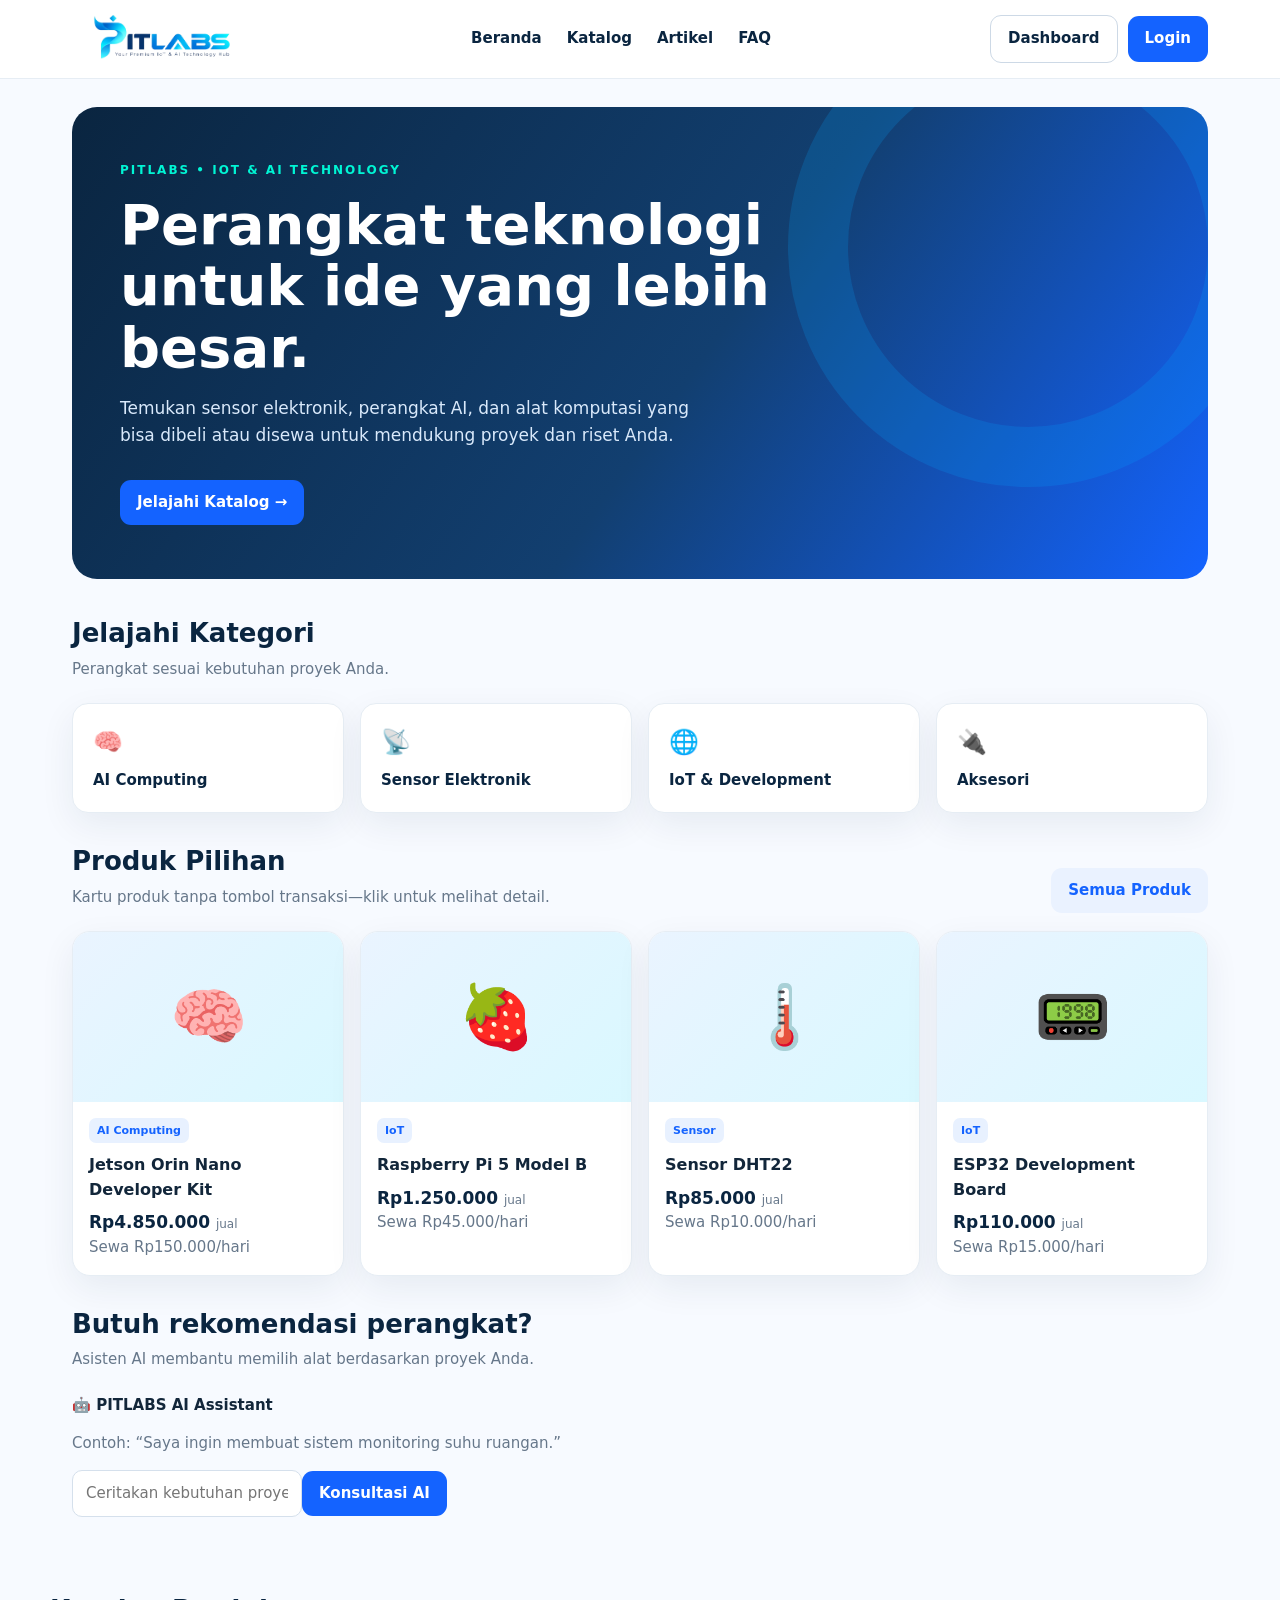
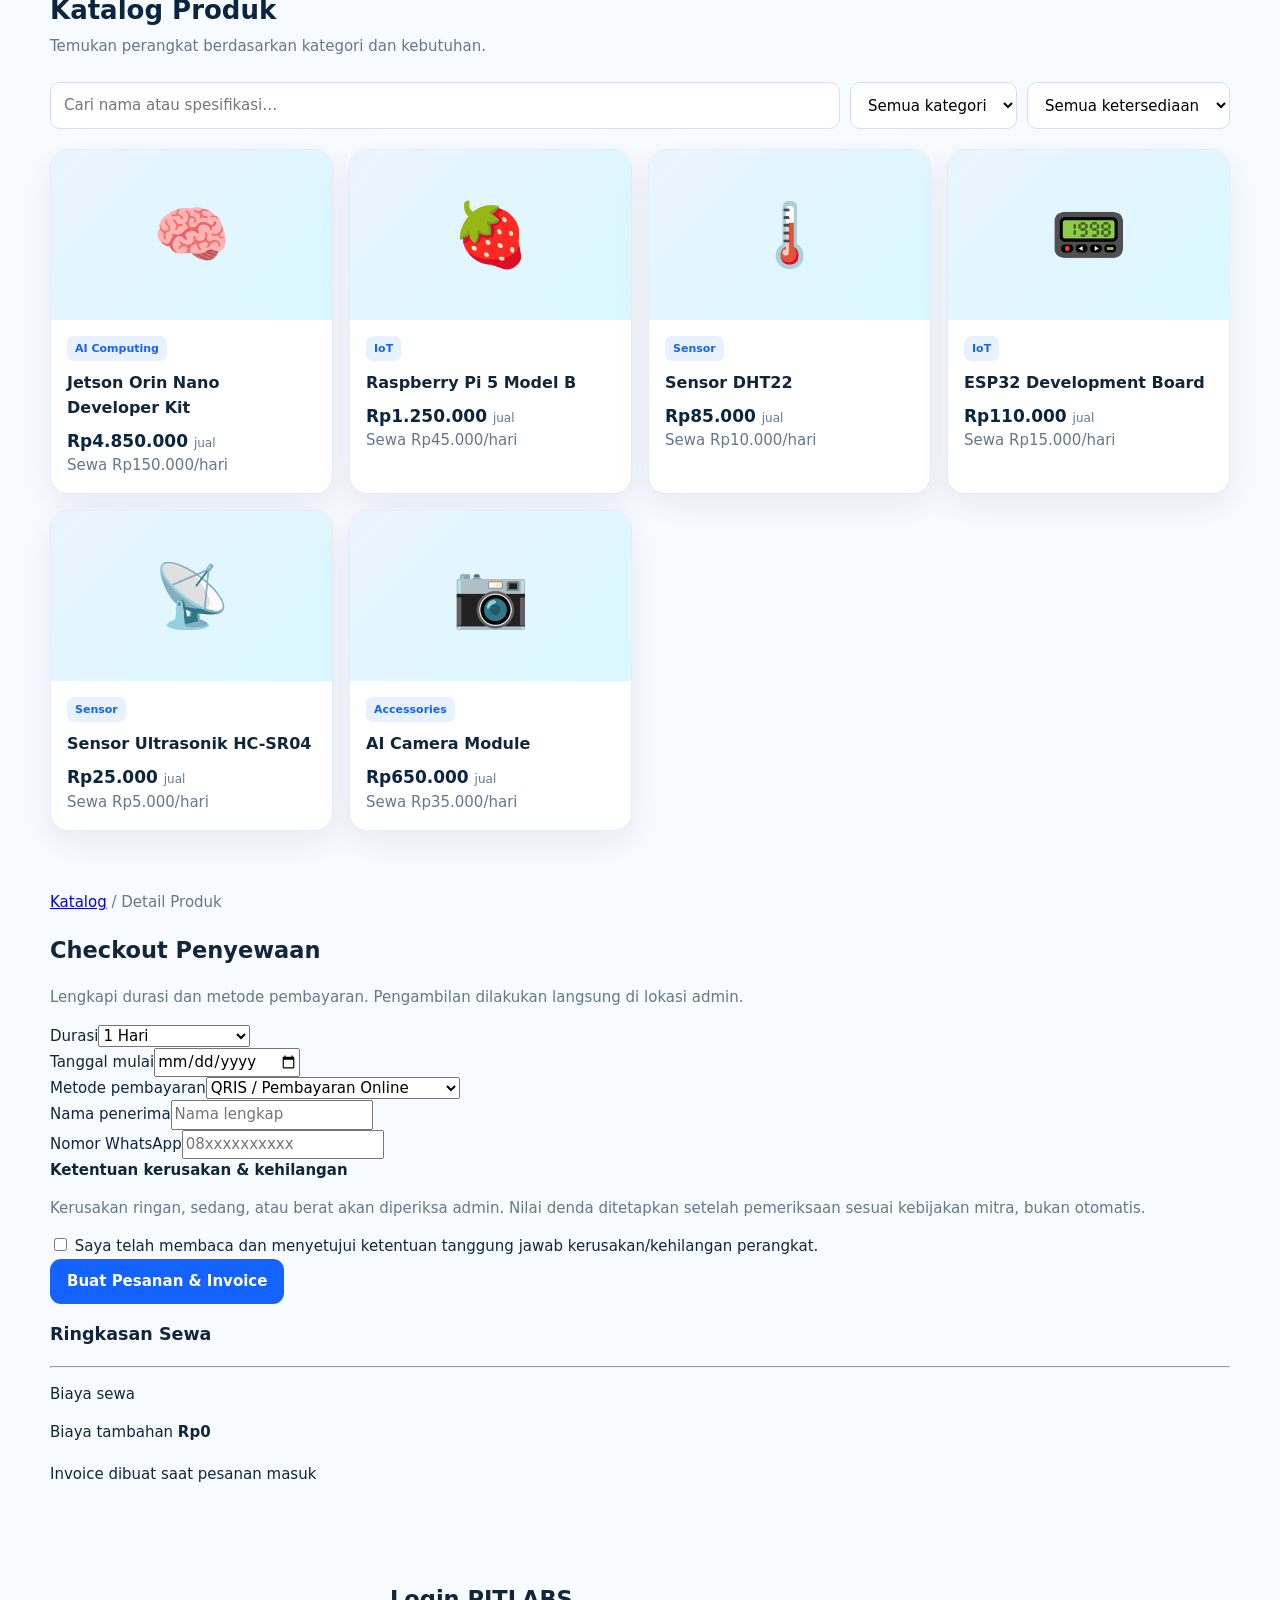
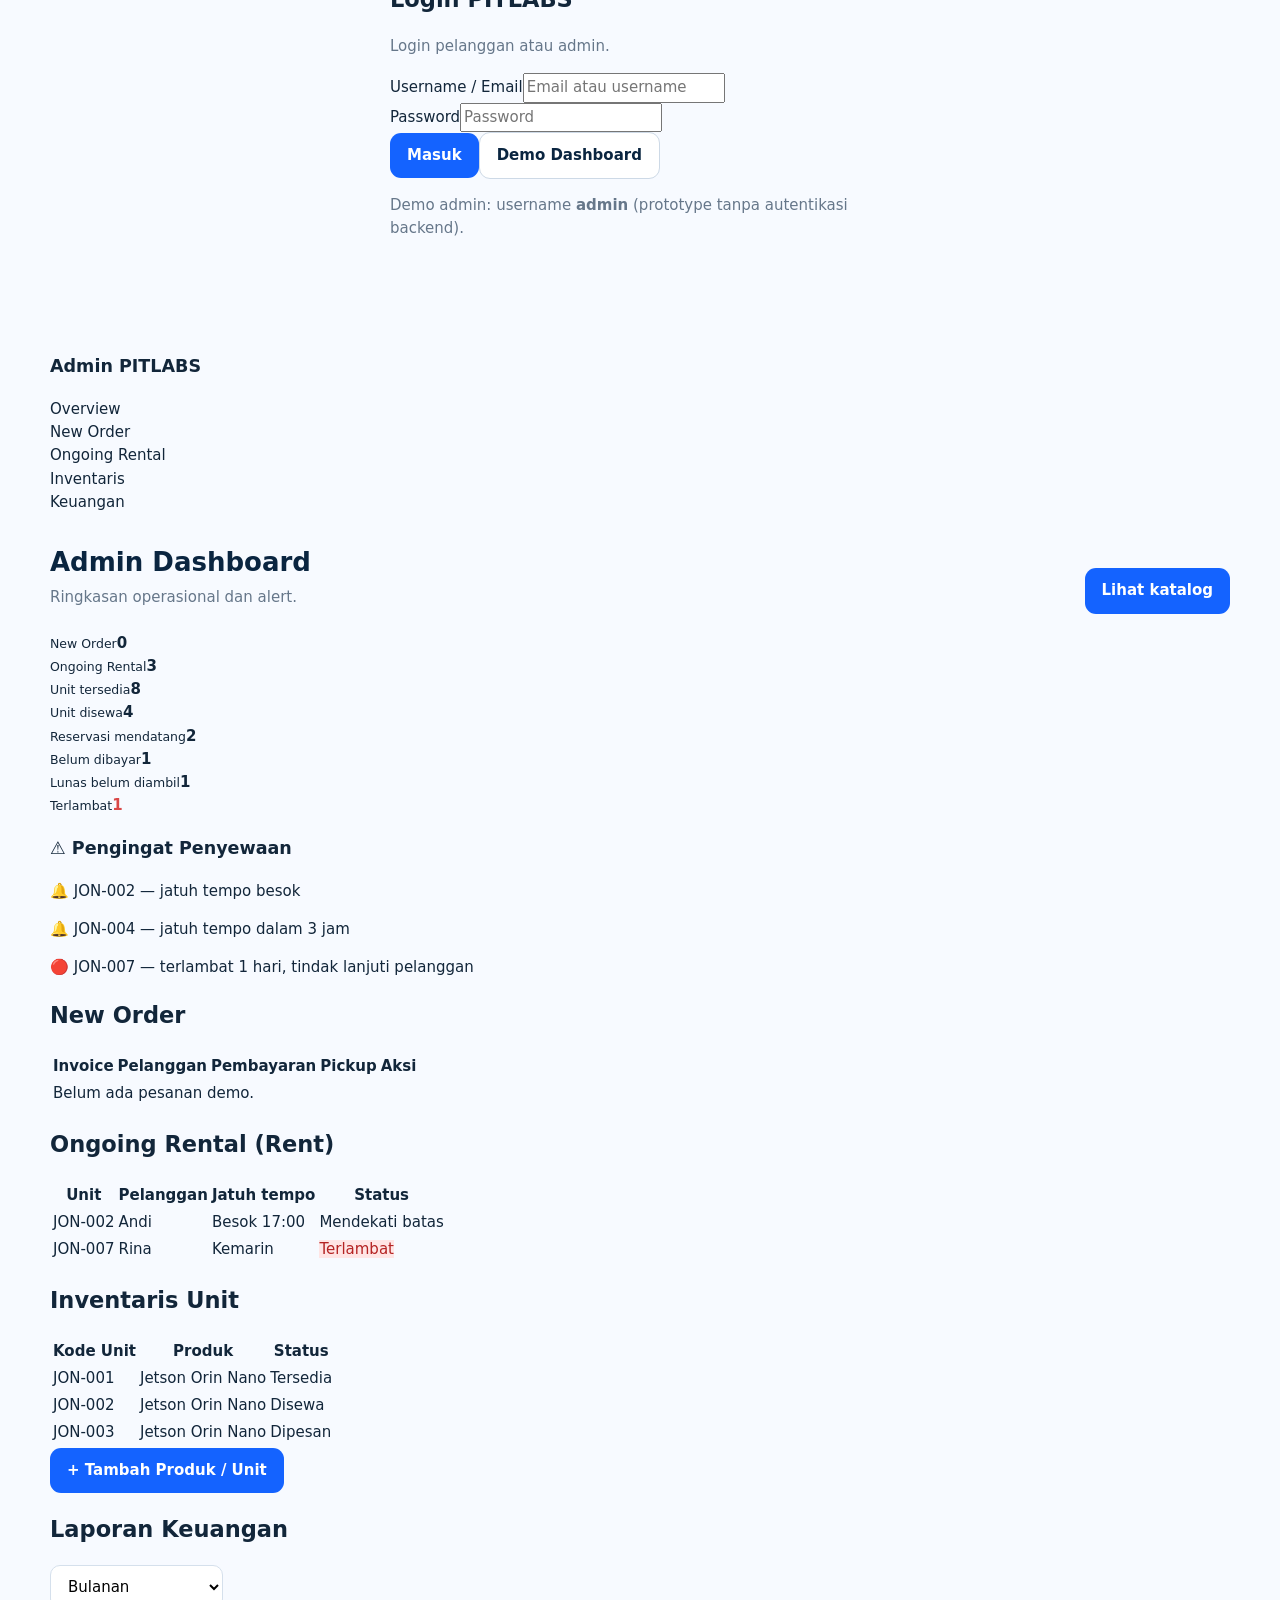
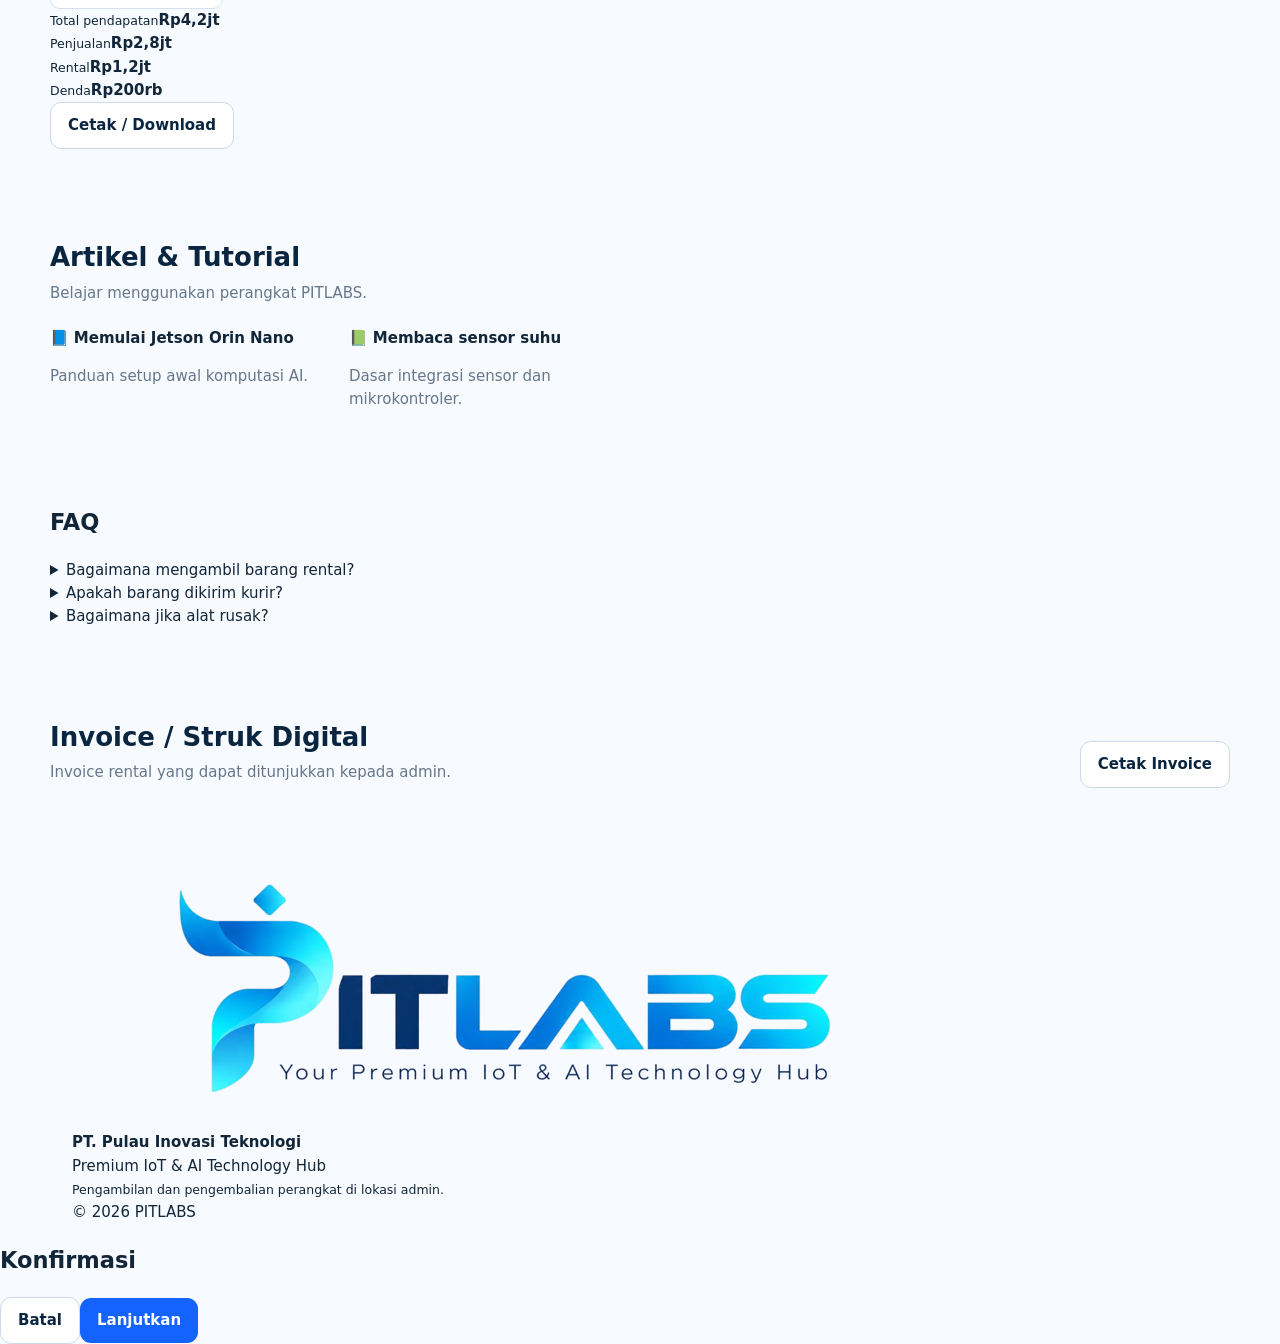
==== index.html @ 59934189 "just prototype" ====
<!DOCTYPE html>
<html lang="id">
<head>
<meta charset="UTF-8"><meta name="viewport" content="width=device-width,initial-scale=1">
<title>PITLABS — PT. Pulau Inovasi Teknologi</title>
<style>
:root{--navy:#0A2540;--blue:#1463FF;--cyan:#00A3FF;--teal:#00F5D4;--gray:#E9ECEF;--orange:#ff7900;--ink:#12263a;--muted:#66778a;--line:#e6edf4;--white:#fff;--shadow:0 12px 35px #0a254012}
*{box-sizing:border-box}body{margin:0;background:#f7faff;color:var(--ink);font:15px/1.55 Inter,system-ui,-apple-system,Segoe UI,Arial,sans-serif}button,input,select,textarea{font:inherit}button{cursor:pointer;border:0}.container{max-width:1180px;margin:auto;padding:0 22px}
header{background:#fff;border-bottom:1px solid var(--line);position:sticky;top:0;z-index:20}.nav{height:78px;display:flex;align-items:center;justify-content:space-between;gap:24px}.brand img{width:180px;max-height:62px;object-fit:contain}.navlinks{display:flex;gap:25px;align-items:center}.navlinks a{color:var(--navy);text-decoration:none;font-weight:600}.navlinks a:hover{color:var(--blue)}.navright{display:flex;gap:10px;align-items:center}.btn{padding:11px 17px;border-radius:11px;font-weight:700;transition:.2s}.btn-blue{background:var(--blue);color:white}.btn-blue:hover{background:#084bd0}.btn-orange{background:var(--orange);color:white}.btn-outline{background:white;color:var(--navy);border:1px solid #cdd9e6}.btn-soft{background:#eaf2ff;color:var(--blue)}.btn:disabled{opacity:.5;cursor:not-allowed}
main{min-height:75vh}.hero{margin:28px auto 34px;background:linear-gradient(125deg,var(--navy),#123f70 55%,#1463ff);color:#fff;border-radius:25px;padding:54px 48px;position:relative;overflow:hidden}.hero:after{content:"";position:absolute;width:360px;height:360px;border:60px solid #00a3ff30;border-radius:50%;right:-60px;top:-100px}.eyebrow{color:var(--teal);font-size:12px;font-weight:800;letter-spacing:2px;text-transform:uppercase}.hero h1{font-size:clamp(32px,5vw,56px);line-height:1.1;max-width:680px;margin:14px 0}.hero p{color:#d9e9fb;max-width:580px;font-size:17px}.hero .btn{margin-top:15px}.section-head{display:flex;align-items:end;justify-content:space-between;gap:16px;margin:28px 0 18px}.section-head h2{margin:0;font-size:26px;color:var(--navy)}.section-head p{margin:4px 0;color:var(--muted)}.categories,.products{display:grid;gap:16px}.categories{grid-template-columns:repeat(4,1fr)}.category{padding:20px;background:white;border:1px solid var(--line);border-radius:16px;font-weight:700;color:var(--navy);box-shadow:var(--shadow);cursor:pointer}.category span{display:block;font-size:24px;margin-bottom:8px}
.products{grid-template-columns:repeat(4,1fr)}.product{background:white;border:1px solid var(--line);border-radius:18px;overflow:hidden;box-shadow:var(--shadow);cursor:pointer;transition:.2s}.product:hover{transform:translateY(-4px);box-shadow:0 16px 35px #0a254020}.product-img{height:170px;background:linear-gradient(135deg,#eaf4ff,#d9f8ff);display:grid;place-items:center;font-size:62px}.product-body{padding:16px}.tag{display:inline-block;padding:4px 8px;border-radius:7px;background:#e8f1ff;color:#1463ff;font-size:11px;font-weight:800}.product h3{font-size:16px;margin:10px 0 7px}.muted{color:var(--muted)}.price{font-weight:800;color:var(--navy);font-size:17px}.price small{font-size:12px;font-weight:500;color:var(--muted)}
.filters{display:flex;gap:10px;flex-wrap:wrap;margin:20px 0}.field{padding:11px 13px;border:1px solid #d5e0ec;border-radius:10px;background:white;min-width:160px}.field:focus{outline:2px solid #1463ff25;border-color:var(--blue)}.search{flex:1;min-width:230px}
.page{padding:30px 0}.breadcrumb{color:var(--muted);margin-bottom:18px}.detail-grid{display:grid;grid-template-columns:1fr 1.1fr;gap:32px}.detail-photo{min-height:390px;border-radius:22px;background:linear-gradient(135deg,#e7f3ff,#c8f8f4);display:grid;place-items:center;font-size:120px}.detail h1{font-size:34px;line-height:1.2;color:var(--navy;margin:12px 0}.specs{display:grid;grid-template-columns:repeat(2,1fr);gap:10px;margin:20px 0}.spec{background:white;border:1px solid var(--line);border-radius:12px;padding:12px}.spec small{display:block;color:var(--muted)}.actions{display:flex;gap:12px;margin:24px 0}.actions button{flex:1}.unit-table{width:100%;border-collapse:collapse;background:white;border-radius:14px;overflow:hidden}.unit-table th,.unit-table td{padding:13px;border-bottom:1px solid var(--line);text-align:left}.unit-table th{background:#f0f6ff;color:var(--navy)}.status{font-size:12px;font-weight:800;padding:5px 9px;border-radius:99px;display:inline-block}.available{background:#e0fbf3;color:#087b61}.rented{background:#fff1d8;color:#986000}.reserved{background:#e9e7ff;color:#5744b5}.section-card{background:white;border:1px solid var(--line);border-radius:18px;padding:22px;margin:20px 0;box-shadow:var(--shadow)}.section-card h2,.section-card h3{margin-top:0;color:var(--navy)}
.checkout-grid{display:grid;grid-template-columns:1.2fr .8fr;gap:20px}.form-row{display:grid;grid-template-columns:1fr 1fr;gap:12px}.form-group{margin:12px 0}.form-group label{display:block;font-weight:700;font-size:13px;margin-bottom:6px}.form-group input,.form-group select,.form-group textarea{width:100%;padding:11px;border:1px solid #d5e0ec;border-radius:10px;background:white}.checkline{display:flex;gap:10px;align-items:flex-start;font-size:13px}.invoice{border:1px solid #dce5ef;border-radius:14px;padding:22px;background:white}.invoice-head{display:flex;justify-content:space-between;align-items:center;border-bottom:1px dashed #ccd7e4;padding-bottom:16px}.invoice-head img{width:145px}.invoice-num{font-weight:800;color:var(--blue)}.invoice-total{font-size:23px;font-weight:900;color:var(--navy}.qr{width:100px;height:100px;border:8px solid white;outline:1px solid #ccd7e4;margin:auto;background:repeating-conic-gradient(#0a2540 0 25%,white 0 50%) 0/14px 14px;position:relative}.qr:after{content:"QR";position:absolute;background:white;left:28px;top:28px;padding:5px;font-size:14px;font-weight:900}
.dashboard{display:grid;grid-template-columns:230px 1fr;gap:20px}.sidebar{background:var(--navy);border-radius:18px;padding:18px;color:white;height:max-content}.sidebar h3{color:white}.sideitem{padding:11px;border-radius:9px;cursor:pointer;color:#d9e7f7}.sideitem.active,.sideitem:hover{background:#1463ff;color:white}.dash-main{min-width:0}.kpis{display:grid;grid-template-columns:repeat(4,1fr);gap:12px}.kpi{background:white;border:1px solid var(--line);border-radius:14px;padding:17px}.kpi small{color:var(--muted)}.kpi strong{display:block;font-size:26px;color:var(--navy)}.admin-table{width:100%;border-collapse:collapse}.admin-table th,.admin-table td{padding:12px;text-align:left;border-bottom:1px solid var(--line);font-size:13px}.admin-table th{color:var(--muted);background:#f7faff}.table-wrap{overflow:auto}
footer{margin-top:60px;background:var(--navy);color:#d8e8f8;padding:35px 0}.footer-row{display:flex;justify-content:space-between;gap:25px;align-items:center}.footer-row img{width:190px;background:white;border-radius:8px;padding:5px}
.modal-backdrop{position:fixed;inset:0;background:#06182dcc;display:none;place-items:center;z-index:50;padding:20px}.modal-backdrop.show{display:grid}.modal{background:white;border-radius:18px;padding:26px;max-width:460px;width:100%;box-shadow:0 25px 70px #0003}.modal h2{margin-top:0;color:var(--navy)}.modal-actions{display:flex;gap:10px;justify-content:end;margin-top:20px}.toast{position:fixed;bottom:22px;right:22px;background:var(--navy);color:white;padding:14px 18px;border-radius:12px;display:none;z-index:60;box-shadow:var(--shadow)}
.hidden{display:none!important}
@media(max-width:900px){.products{grid-template-columns:repeat(2,1fr)}.categories{grid-template-columns:repeat(2,1fr)}.navlinks{display:none}.detail-grid,.checkout-grid{grid-template-columns:1fr}.dashboard{grid-template-columns:1fr}.sidebar{display:flex;overflow:auto;gap:5px}.sidebar h3{display:none}.sideitem{white-space:nowrap}.kpis{grid-template-columns:repeat(2,1fr)}.hero{padding:38px 28px}}
@media(max-width:520px){.container{padding:0 15px}.nav{height:68px}.brand img{width:145px}.navright .btn{padding:9px 11px;font-size:12px}.hero{padding:30px 22px;border-radius:18px}.hero p{font-size:15px}.products{gap:10px}.product-img{height:125px;font-size:45px}.product-body{padding:12px}.product h3{font-size:14px}.section-head h2{font-size:22px}.actions{flex-direction:column}.specs{grid-template-columns:1fr 1fr}.detail-photo{min-height:260px;font-size:85px}.form-row{grid-template-columns:1fr}.kpis{gap:8px}.kpi{padding:12px}.kpi strong{font-size:21px}.footer-row{flex-direction:column;align-items:start}}
</style></head>
<body>
<header><div class="container nav">
<a class="brand" href="#" onclick="showPage('home')"><img src="logo-pitlabs.png" alt="PITLABS logo"></a>
<nav class="navlinks"><a href="#" onclick="showPage('home')">Beranda</a><a href="#" onclick="showPage('catalog')">Katalog</a><a href="#" onclick="showPage('articles')">Artikel</a><a href="#" onclick="showPage('faq')">FAQ</a></nav>
<div class="navright"><button class="btn btn-outline" onclick="showPage('dashboard')">Dashboard</button><button class="btn btn-blue" onclick="showPage('login')">Login</button></div>
</div></header>
<main>
<section id="home" class="container">
<div class="hero"><div class="eyebrow">PITLABS • IoT & AI TECHNOLOGY</div><h1>Perangkat teknologi untuk ide yang lebih besar.</h1><p>Temukan sensor elektronik, perangkat AI, dan alat komputasi yang bisa dibeli atau disewa untuk mendukung proyek dan riset Anda.</p><button class="btn btn-blue" onclick="showPage('catalog')">Jelajahi Katalog →</button></div>
<div class="section-head"><div><h2>Jelajahi Kategori</h2><p>Perangkat sesuai kebutuhan proyek Anda.</p></div></div>
<div class="categories"><div class="category" onclick="filterCategory('AI Computing')"><span>🧠</span>AI Computing</div><div class="category" onclick="filterCategory('Sensor')"><span>📡</span>Sensor Elektronik</div><div class="category" onclick="filterCategory('IoT')"><span>🌐</span>IoT & Development</div><div class="category" onclick="filterCategory('Accessories')"><span>🔌</span>Aksesori</div></div>
<div class="section-head"><div><h2>Produk Pilihan</h2><p>Kartu produk tanpa tombol transaksi—klik untuk melihat detail.</p></div><button class="btn btn-soft" onclick="showPage('catalog')">Semua Produk</button></div><div class="products" id="homeProducts"></div>
<div class="section-head"><div><h2>Butuh rekomendasi perangkat?</h2><p>Asisten AI membantu memilih alat berdasarkan proyek Anda.</p></div></div><div class="section-card"><b>🤖 PITLABS AI Assistant</b><p class="muted">Contoh: “Saya ingin membuat sistem monitoring suhu ruangan.”</p><input class="field search" id="aiQuestion" placeholder="Ceritakan kebutuhan proyek Anda…"><button class="btn btn-blue" onclick="askAI()">Konsultasi AI</button><p id="aiAnswer" class="muted"></p></div>
</section>
<section id="catalog" class="container page hidden"><div class="section-head"><div><h2>Katalog Produk</h2><p>Temukan perangkat berdasarkan kategori dan kebutuhan.</p></div></div><div class="filters"><input id="search" class="field search" placeholder="Cari nama atau spesifikasi…" oninput="renderCatalog()"><select id="categoryFilter" class="field" onchange="renderCatalog()"><option value="">Semua kategori</option><option>AI Computing</option><option>Sensor</option><option>IoT</option><option>Accessories</option></select><select id="availabilityFilter" class="field" onchange="renderCatalog()"><option value="">Semua ketersediaan</option><option value="available">Unit tersedia</option><option value="rented">Sedang disewa</option></select></div><div class="products" id="catalogProducts"></div></section>
<section id="detail" class="container page hidden"><div class="breadcrumb"><a href="#" onclick="showPage('catalog')">Katalog</a> / Detail Produk</div><div id="detailContent"></div><div id="rentalCheckout" class="section-card hidden"><h2>Checkout Penyewaan</h2><p class="muted">Lengkapi durasi dan metode pembayaran. Pengambilan dilakukan langsung di lokasi admin.</p><div class="checkout-grid"><div><div class="form-row"><div class="form-group"><label>Durasi</label><select id="duration" onchange="updateSummary()"><option value="1">1 Hari</option><option value="7">1 Minggu (7 hari)</option><option value="30">1 Bulan (30 hari)</option><option value="14">14 Hari</option></select></div><div class="form-group"><label>Tanggal mulai</label><input type="date" id="startDate" onchange="updateSummary()"></div></div><div class="form-group"><label>Metode pembayaran</label><select id="paymentMethod" onchange="updateSummary()"><option value="QRIS">QRIS / Pembayaran Online</option><option value="Virtual Account">Virtual Account</option><option value="COD">COD / Bayar saat pengambilan</option></select></div><div class="form-group"><label>Nama penerima</label><input id="customerName" placeholder="Nama lengkap"></div><div class="form-group"><label>Nomor WhatsApp</label><input id="customerPhone" placeholder="08xxxxxxxxxx"></div><div class="section-card"><b>Ketentuan kerusakan & kehilangan</b><p class="muted">Kerusakan ringan, sedang, atau berat akan diperiksa admin. Nilai denda ditetapkan setelah pemeriksaan sesuai kebijakan mitra, bukan otomatis.</p><label class="checkline"><input type="checkbox" id="damageAgree"> Saya telah membaca dan menyetujui ketentuan tanggung jawab kerusakan/kehilangan perangkat.</label></div><button class="btn btn-blue" onclick="createInvoice()">Buat Pesanan & Invoice</button></div><div class="invoice" id="summary"><h3>Ringkasan Sewa</h3><p id="sumProduct"></p><p id="sumDuration"></p><p id="sumDate"></p><hr><p>Biaya sewa <b id="sumPrice"></b></p><p>Biaya tambahan <b>Rp0</b></p><h2 id="sumTotal"></h2><span class="status available">Invoice dibuat saat pesanan masuk</span></div></div></div></section>
<section id="login" class="container page hidden"><div class="section-card" style="max-width:500px;margin:35px auto"><h2>Login PITLABS</h2><p class="muted">Login pelanggan atau admin.</p><div class="form-group"><label>Username / Email</label><input id="loginUser" placeholder="Email atau username"></div><div class="form-group"><label>Password</label><input id="loginPass" type="password" placeholder="Password"></div><button class="btn btn-blue" onclick="login()">Masuk</button><button class="btn btn-outline" onclick="showPage('dashboard')">Demo Dashboard</button><p class="muted">Demo admin: username <b>admin</b> (prototype tanpa autentikasi backend).</p></div></section>
<section id="dashboard" class="container page hidden"><div class="dashboard"><aside class="sidebar"><h3>Admin PITLABS</h3><div class="sideitem active" onclick="dashTab('overview',this)">Overview</div><div class="sideitem" onclick="dashTab('orders',this)">New Order</div><div class="sideitem" onclick="dashTab('rentals',this)">Ongoing Rental</div><div class="sideitem" onclick="dashTab('inventory',this)">Inventaris</div><div class="sideitem" onclick="dashTab('finance',this)">Keuangan</div></aside><div class="dash-main"><div id="dashOverview"><div class="section-head"><div><h2>Admin Dashboard</h2><p>Ringkasan operasional dan alert.</p></div><button class="btn btn-blue" onclick="showPage('catalog')">Lihat katalog</button></div><div class="kpis"><div class="kpi"><small>New Order</small><strong id="kOrders">2</strong></div><div class="kpi"><small>Ongoing Rental</small><strong>3</strong></div><div class="kpi"><small>Unit tersedia</small><strong>8</strong></div><div class="kpi"><small>Unit disewa</small><strong>4</strong></div><div class="kpi"><small>Reservasi mendatang</small><strong>2</strong></div><div class="kpi"><small>Belum dibayar</small><strong>1</strong></div><div class="kpi"><small>Lunas belum diambil</small><strong>1</strong></div><div class="kpi"><small>Terlambat</small><strong style="color:#d94848">1</strong></div></div><div class="section-card"><h3>⚠️ Pengingat Penyewaan</h3><p>🔔 JON-002 — jatuh tempo besok</p><p>🔔 JON-004 — jatuh tempo dalam 3 jam</p><p>🔴 JON-007 — terlambat 1 hari, tindak lanjuti pelanggan</p></div></div><div id="dashOrders" class="hidden section-card"><h2>New Order</h2><div class="table-wrap"><table class="admin-table"><thead><tr><th>Invoice</th><th>Pelanggan</th><th>Pembayaran</th><th>Pickup</th><th>Aksi</th></tr></thead><tbody id="orderRows"></tbody></table></div></div><div id="dashRentals" class="hidden section-card"><h2>Ongoing Rental (Rent)</h2><div class="table-wrap"><table class="admin-table"><tr><th>Unit</th><th>Pelanggan</th><th>Jatuh tempo</th><th>Status</th></tr><tr><td>JON-002</td><td>Andi</td><td>Besok 17:00</td><td><span class="status rented">Mendekati batas</span></td></tr><tr><td>JON-007</td><td>Rina</td><td>Kemarin</td><td><span class="status" style="background:#ffe5e5;color:#b42323">Terlambat</span></td></tr></table></div></div><div id="dashInventory" class="hidden section-card"><h2>Inventaris Unit</h2><table class="admin-table"><tr><th>Kode Unit</th><th>Produk</th><th>Status</th></tr><tr><td>JON-001</td><td>Jetson Orin Nano</td><td>Tersedia</td></tr><tr><td>JON-002</td><td>Jetson Orin Nano</td><td>Disewa</td></tr><tr><td>JON-003</td><td>Jetson Orin Nano</td><td>Dipesan</td></tr></table><button class="btn btn-blue" onclick="toast('Form CRUD produk demo dibuka')">+ Tambah Produk / Unit</button></div><div id="dashFinance" class="hidden section-card"><h2>Laporan Keuangan</h2><select class="field"><option>Bulanan</option><option>Harian</option><option>Mingguan</option><option>Tahunan</option><option>Rentang tanggal</option></select><div class="kpis"><div class="kpi"><small>Total pendapatan</small><strong>Rp4,2jt</strong></div><div class="kpi"><small>Penjualan</small><strong>Rp2,8jt</strong></div><div class="kpi"><small>Rental</small><strong>Rp1,2jt</strong></div><div class="kpi"><small>Denda</small><strong>Rp200rb</strong></div></div><button class="btn btn-outline" onclick="toast('Laporan demo siap dicetak')">Cetak / Download</button></div></div></div></section>
<section id="articles" class="container page hidden"><div class="section-head"><div><h2>Artikel & Tutorial</h2><p>Belajar menggunakan perangkat PITLABS.</p></div></div><div class="categories"><div class="section-card">📘 <b>Memulai Jetson Orin Nano</b><p class="muted">Panduan setup awal komputasi AI.</p></div><div class="section-card">📗 <b>Membaca sensor suhu</b><p class="muted">Dasar integrasi sensor dan mikrokontroler.</p></div></div></section>
<section id="faq" class="container page hidden"><div class="section-card"><h2>FAQ</h2><details><summary>Bagaimana mengambil barang rental?</summary><p>Datang langsung ke alamat admin dengan menunjukkan invoice digital.</p></details><details><summary>Apakah barang dikirim kurir?</summary><p>Tidak. Pengambilan dan pengembalian dilakukan mandiri di lokasi admin.</p></details><details><summary>Bagaimana jika alat rusak?</summary><p>Admin memeriksa kondisi dan menentukan kategori kerusakan serta denda sesuai kebijakan mitra.</p></details></div></section>
<section id="invoicePage" class="container page hidden"><div class="section-head"><div><h2>Invoice / Struk Digital</h2><p>Invoice rental yang dapat ditunjukkan kepada admin.</p></div><button class="btn btn-outline" onclick="window.print()">Cetak Invoice</button></div><div id="invoiceFull" class="invoice"></div></section>
</main>
<footer><div class="container footer-row"><img src="logo-pitlabs.png" alt="PITLABS"><div><b>PT. Pulau Inovasi Teknologi</b><br><span>Premium IoT & AI Technology Hub</span><br><small>Pengambilan dan pengembalian perangkat di lokasi admin.</small></div><div>© 2026 PITLABS</div></div></footer>
<div id="modal" class="modal-backdrop"><div class="modal"><h2 id="modalTitle">Konfirmasi</h2><p id="modalText"></p><div class="modal-actions"><button class="btn btn-outline" onclick="closeModal()">Batal</button><button class="btn btn-blue" id="modalConfirm">Lanjutkan</button></div></div></div><div id="toast" class="toast"></div>
<script>
const products=[
{id:1,name:"Jetson Orin Nano Developer Kit",cat:"AI Computing",emoji:"🧠",sell:4850000,rent:150000,desc:"Platform komputasi edge AI untuk computer vision, robotika, dan prototipe AI.",spec:["GPU NVIDIA Ampere","8GB LPDDR5","AI edge computing","Developer kit"],units:[["JON-001","Tersedia"],["JON-002","Disewa · 2 hari"],["JON-003","Dipesan · 12 Nov"]]},
{id:2,name:"Raspberry Pi 5 Model B",cat:"IoT",emoji:"🍓",sell:1250000,rent:45000,desc:"Single-board computer untuk IoT, automation, server mini, dan pembelajaran.",spec:["Broadcom BCM2712","RAM 8GB","Wi-Fi & Bluetooth","GPIO 40-pin"],units:[["RPI-001","Tersedia"],["RPI-002","Tersedia"]]},
{id:3,name:"Sensor DHT22",cat:"Sensor",emoji:"🌡️",sell:85000,rent:10000,desc:"Sensor digital untuk pengukuran suhu dan kelembapan lingkungan.",spec:["Suhu -40–80°C","RH 0–100%","Output digital","3.3–5V"],units:[["DHT-001","Tersedia"]]},
{id:4,name:"ESP32 Development Board",cat:"IoT",emoji:"📟",sell:110000,rent:15000,desc:"Board Wi-Fi dan Bluetooth untuk prototipe IoT dan embedded system.",spec:["Wi-Fi 2.4 GHz","Bluetooth BLE","GPIO fleksibel","USB programming"],units:[["ESP-001","Tersedia"],["ESP-002","Disewa · 1 hari"]]},
{id:5,name:"Sensor Ultrasonik HC-SR04",cat:"Sensor",emoji:"📡",sell:25000,rent:5000,desc:"Sensor jarak untuk robot, otomasi, dan pengukuran objek.",spec:["Jarak 2–400 cm","Trigger/Echo","5V","Akurasi prototipe"],units:[["HCSR-001","Tersedia"]]},
{id:6,name:"AI Camera Module",cat:"Accessories",emoji:"📷",sell:650000,rent:35000,desc:"Modul kamera untuk eksperimen computer vision dan AI vision.",spec:["High resolution","Interface CSI/USB","AI vision ready","Compact"],units:[["CAM-001","Tersedia"]]}
];
let currentProduct=products[0],invoiceData=null,orders=[];
const rupiah=n=>"Rp"+Number(n).toLocaleString("id-ID");
function productCard(p){return `<article class="product" onclick="openDetail(${p.id})"><div class="product-img">${p.emoji}</div><div class="product-body"><span class="tag">${p.cat}</span><h3>${p.name}</h3><div class="price">${rupiah(p.sell)} <small>jual</small></div><div class="muted">Sewa ${rupiah(p.rent)}/hari</div></div></article>`}
function renderHome(){document.getElementById("homeProducts").innerHTML=products.slice(0,4).map(productCard).join("")}
function renderCatalog(){let q=(document.getElementById("search")?.value||"").toLowerCase(),cat=document.getElementById("categoryFilter")?.value||"",av=document.getElementById("availabilityFilter")?.value||"";let arr=products.filter(p=>(p.name+" "+p.desc+" "+p.cat).toLowerCase().includes(q)&&(!cat||p.cat===cat)&&(!av||p.units.some(u=>u[1].toLowerCase().includes(av==="available"?"tersedia":"disewa"))));document.getElementById("catalogProducts").innerHTML=arr.map(productCard).join("")||"<p>Produk tidak ditemukan.</p>"}
function filterCategory(c){showPage("catalog");document.getElementById("categoryFilter").value=c;renderCatalog()}
function showPage(id){document.querySelectorAll("main>section").forEach(s=>s.classList.add("hidden"));document.getElementById(id).classList.remove("hidden");window.scrollTo({top:0,behavior:"smooth"});if(id==="catalog")renderCatalog()}
function openDetail(id){currentProduct=products.find(p=>p.id===id);showPage("detail");document.getElementById("rentalCheckout").classList.add("hidden");let p=currentProduct;document.getElementById("detailContent").innerHTML=`<div class="detail-grid"><div class="detail-photo">${p.emoji}</div><div><span class="tag">${p.cat}</span><h1>${p.name}</h1><p>${p.desc}</p><div class="specs">${p.spec.map(s=>`<div class="spec"><small>Spesifikasi</small><b>${s}</b></div>`).join("")}</div><div class="price">Harga jual: ${rupiah(p.sell)}</div><div class="price">Harga sewa: ${rupiah(p.rent)} <small>/ hari</small></div><div class="actions"><button class="btn btn-orange" onclick="buyShopee()">Beli via Shopee</button><button class="btn btn-blue" onclick="rentClick()">Sewa Sekarang</button></div><p class="muted">Beli diarahkan ke Shopee. Rental diproses melalui checkout internal.</p></div></div><div class="section-card"><h2>Ketersediaan Unit Rental</h2><table class="unit-table"><thead><tr><th>Kode Unit</th><th>Status</th></tr></thead><tbody>${p.units.map(u=>`<tr><td><b>${u[0]}</b></td><td><span class="status ${u[1].includes("Tersedia")?"available":u[1].includes("Disewa")?"rented":"reserved"}">${u[1]}</span></td></tr>`).join("")}</tbody></table><p class="muted">Status unit adalah data demo. Ketersediaan real-time membutuhkan backend inventaris.</p></div>`;document.getElementById("startDate").value=new Date().toISOString().slice(0,10);updateSummary()}
function buyShopee(){document.getElementById("modalTitle").textContent="Buka Shopee";document.getElementById("modalText").textContent="Anda akan diarahkan ke Shopee PT. Pulau Inovasi Teknologi. Lanjutkan?";document.getElementById("modalConfirm").onclick=()=>{closeModal();toast("Tambahkan URL toko Shopee pada konfigurasi.");};document.getElementById("modal").classList.add("show")}
function closeModal(){document.getElementById("modal").classList.remove("show")}
function rentClick(){document.getElementById("modalTitle").textContent="Login diperlukan";document.getElementById("modalText").textContent="Penyewaan wajib login/register. Untuk prototype, lanjut ke halaman login.";document.getElementById("modalConfirm").onclick=()=>{closeModal();showPage("login")};document.getElementById("modal").classList.add("show")}
function updateSummary(){let days=+document.getElementById("duration").value||1,start=document.getElementById("startDate").value||new Date().toISOString().slice(0,10),end=new Date(start);end.setDate(end.getDate()+days);document.getElementById("sumProduct").textContent=currentProduct.name;document.getElementById("sumDuration").textContent=days+" hari";document.getElementById("sumDate").textContent=start+" — "+end.toISOString().slice(0,10);document.getElementById("sumPrice").textContent=rupiah(currentProduct.rent*days);document.getElementById("sumTotal").textContent=rupiah(currentProduct.rent*days)}
function createInvoice(){if(!document.getElementById("damageAgree").checked){toast("Centang persetujuan ketentuan kerusakan terlebih dahulu.");return}let name=document.getElementById("customerName").value||"Pelanggan Demo",method=document.getElementById("paymentMethod").value,days=+document.getElementById("duration").value,start=document.getElementById("startDate").value,end=new Date(start);end.setDate(end.getDate()+days);invoiceData={id:"PIT-"+Date.now().toString().slice(-6),name,method,days,start,end:end.toISOString().slice(0,10),total:currentProduct.rent*days,p:currentProduct,payment:method==="COD"?"BELUM DIBAYAR":"LUNAS",pickup:"BELUM DIAMBIL"};orders.unshift(invoiceData);document.getElementById("rentalCheckout").classList.add("hidden");showPage("invoicePage");renderInvoice();renderOrders();toast("Invoice berhasil dibuat (simulasi).")}
function renderInvoice(){let x=invoiceData;if(!x)return;document.getElementById("invoiceFull").innerHTML=`<div class="invoice-head"><img src="logo-pitlabs.png"><div class="invoice-num">${x.id}<br><span class="status ${x.payment==="LUNAS"?"available":"rented"}">${x.payment}</span></div></div><h2>PT. Pulau Inovasi Teknologi</h2><p class="muted">Website: pitlabs.example<br>Lokasi pengambilan: Alamat Admin PITLABS (isi alamat resmi)</p><hr><div class="form-row"><div><b>Pelanggan</b><br>${x.name}</div><div><b>Tanggal transaksi</b><br>${new Date().toLocaleDateString("id-ID")}</div></div><h3>Detail Rental</h3><table class="admin-table"><tr><th>Produk</th><th>Qty</th><th>Durasi</th><th>Total</th></tr><tr><td>${x.p.name}</td><td>1</td><td>${x.days} hari<br>${x.start}–${x.end}</td><td>${rupiah(x.total)}</td></tr></table><p>Biaya tambahan: Rp0</p><h2 class="invoice-total">TOTAL ${rupiah(x.total)}</h2><p>Metode pembayaran: <b>${x.method}</b><br>Status pembayaran: <b>${x.payment}</b><br>Status pengambilan: <b>${x.pickup}</b></p><div class="qr"></div><p class="muted" style="text-align:center">QR invoice demo • Admin scan/validasi saat pengambilan</p><div class="section-card"><b>Instruksi:</b> ${x.payment==="BELUM DIBAYAR"?"Bayar langsung saat pengambilan (COD).":"Pembayaran tercatat berhasil."} Tunjukkan invoice ini ke admin di lokasi pengambilan untuk verifikasi dan serah terima unit.</div>`}
function renderOrders(){document.getElementById("orderRows").innerHTML=orders.map((o,i)=>`<tr><td>${o.id}</td><td>${o.name}</td><td><span class="status ${o.payment==="LUNAS"?"available":"rented"}">${o.payment}</span></td><td>${o.pickup}</td><td><button class="btn btn-soft" onclick="markPickup(${i})">Verifikasi / Diambil</button> <button class="btn btn-outline" onclick="markPaid(${i})">Set Lunas</button></td></tr>`).join("")||"<tr><td colspan='5'>Belum ada pesanan demo.</td></tr>";document.getElementById("kOrders").textContent=orders.length}
function markPickup(i){orders[i].pickup="SUDAH DIAMBIL";toast("Status pickup diperbarui.");renderOrders()}
function markPaid(i){orders[i].payment="LUNAS";toast("Pembayaran ditandai lunas oleh admin.");renderOrders()}
function dashTab(t,el){["Overview","Orders","Rentals","Inventory","Finance"].forEach(x=>document.getElementById("dash"+x).classList.add("hidden"));document.getElementById("dash"+({overview:"Overview",orders:"Orders",rentals:"Rentals",inventory:"Inventory",finance:"Finance"}[t])).classList.remove("hidden");document.querySelectorAll(".sideitem").forEach(x=>x.classList.remove("active"));el.classList.add("active")}
function login(){let u=document.getElementById("loginUser").value;if(u==="admin"){toast("Login admin demo berhasil.");showPage("dashboard")}else{toast("Login demo pelanggan. Dashboard ditampilkan.");showPage("dashboard")}}
function askAI(){let q=document.getElementById("aiQuestion").value;document.getElementById("aiAnswer").textContent=q?`Rekomendasi demo: mulai dari ESP32 + sensor yang sesuai kebutuhan “${q}”. Konsultasi AI live memerlukan API backend.`:"Silakan masukkan kebutuhan proyek."}
function toast(s){let t=document.getElementById("toast");t.textContent=s;t.style.display="block";setTimeout(()=>t.style.display="none",3000)}
renderHome();renderCatalog();renderOrders();
</script></body></html>
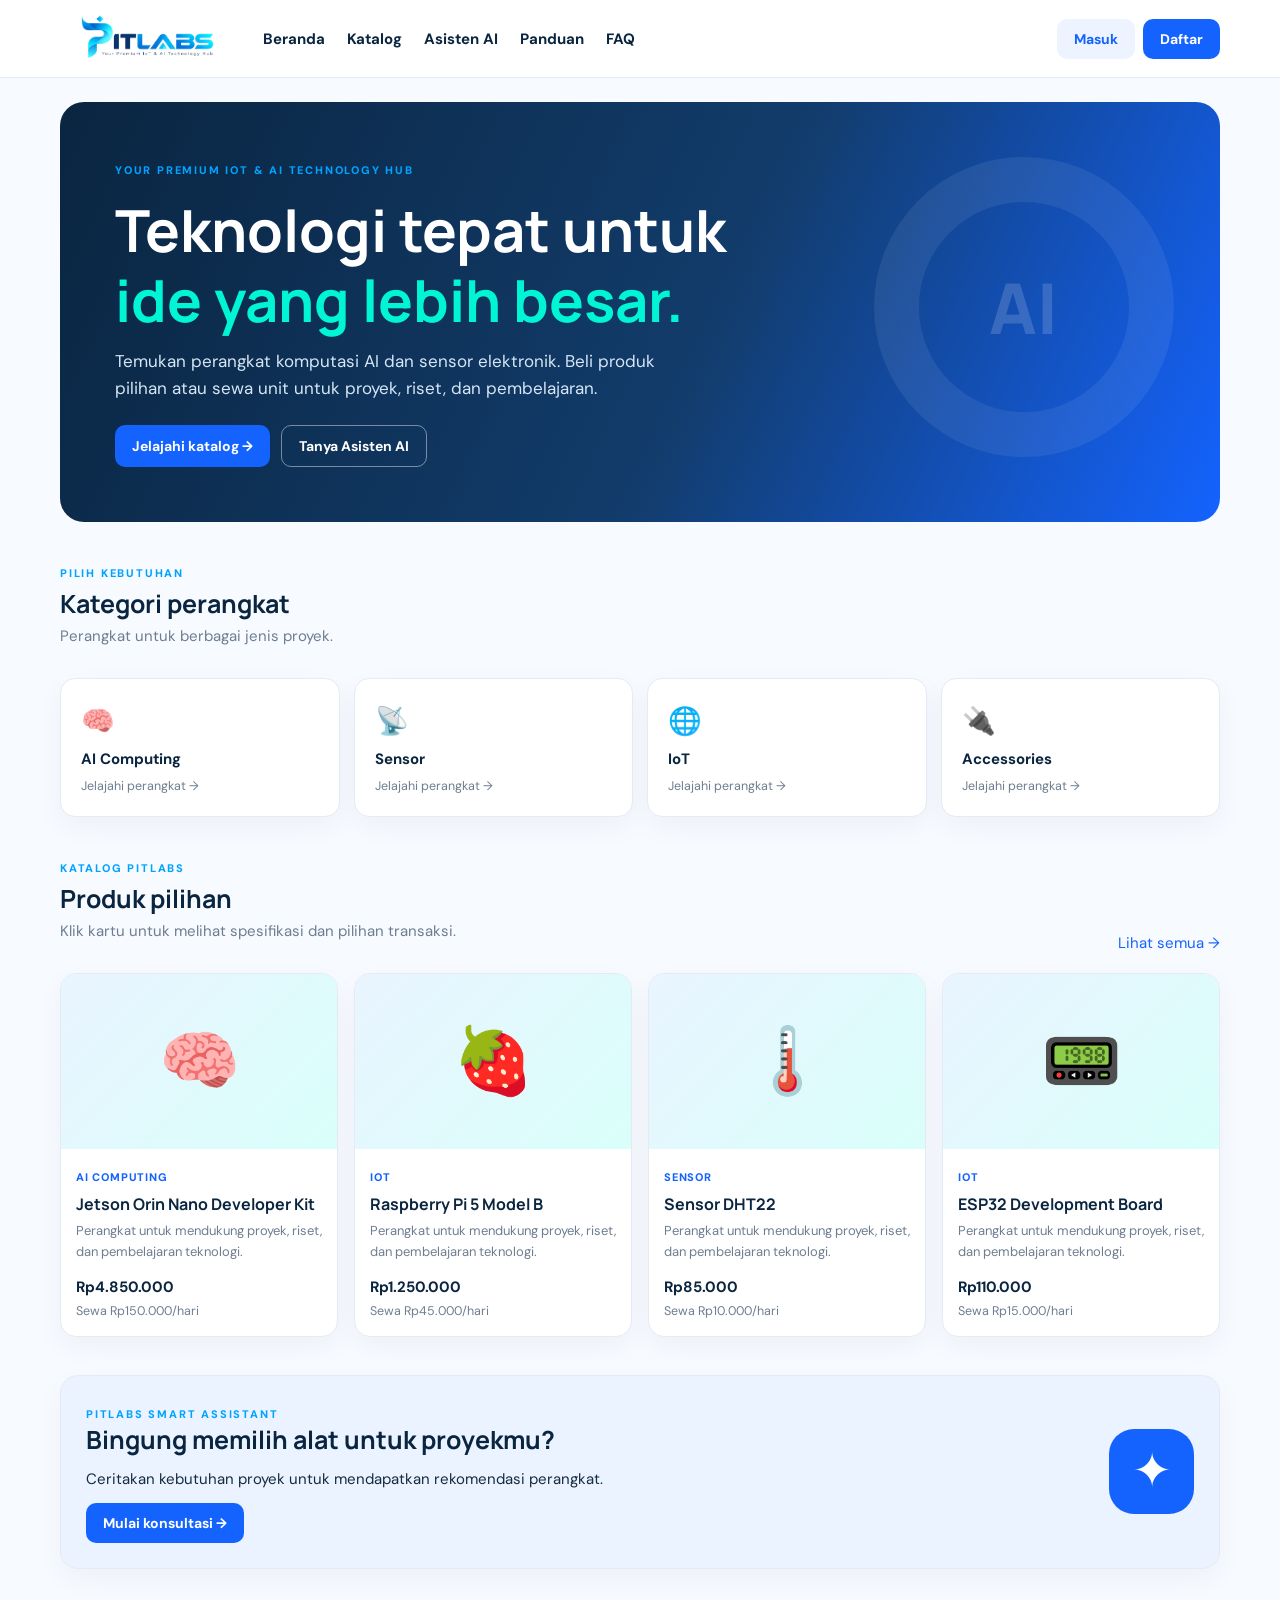
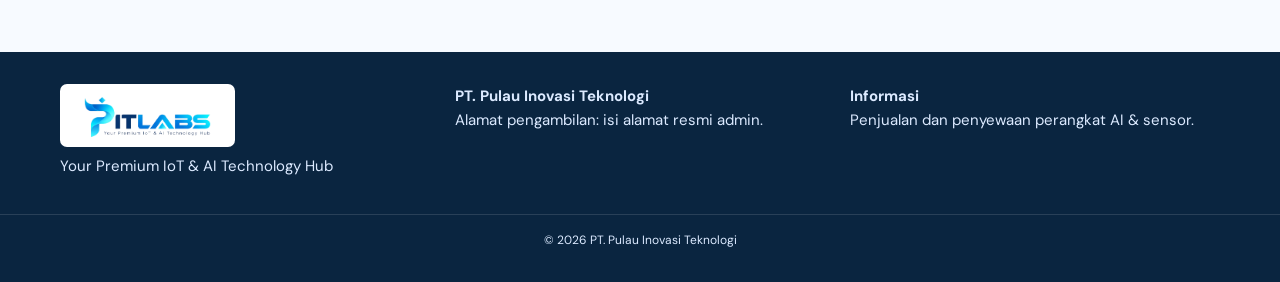
==== commit c2dbf83b: "just prototype" ====
--- a/index.html
+++ b/index.html
@@ -1,77 +1,3 @@
-<!DOCTYPE html>
-<html lang="id">
-<head>
-<meta charset="UTF-8"><meta name="viewport" content="width=device-width,initial-scale=1">
-<title>PITLABS — PT. Pulau Inovasi Teknologi</title>
-<style>
-:root{--navy:#0A2540;--blue:#1463FF;--cyan:#00A3FF;--teal:#00F5D4;--gray:#E9ECEF;--orange:#ff7900;--ink:#12263a;--muted:#66778a;--line:#e6edf4;--white:#fff;--shadow:0 12px 35px #0a254012}
-*{box-sizing:border-box}body{margin:0;background:#f7faff;color:var(--ink);font:15px/1.55 Inter,system-ui,-apple-system,Segoe UI,Arial,sans-serif}button,input,select,textarea{font:inherit}button{cursor:pointer;border:0}.container{max-width:1180px;margin:auto;padding:0 22px}
-header{background:#fff;border-bottom:1px solid var(--line);position:sticky;top:0;z-index:20}.nav{height:78px;display:flex;align-items:center;justify-content:space-between;gap:24px}.brand img{width:180px;max-height:62px;object-fit:contain}.navlinks{display:flex;gap:25px;align-items:center}.navlinks a{color:var(--navy);text-decoration:none;font-weight:600}.navlinks a:hover{color:var(--blue)}.navright{display:flex;gap:10px;align-items:center}.btn{padding:11px 17px;border-radius:11px;font-weight:700;transition:.2s}.btn-blue{background:var(--blue);color:white}.btn-blue:hover{background:#084bd0}.btn-orange{background:var(--orange);color:white}.btn-outline{background:white;color:var(--navy);border:1px solid #cdd9e6}.btn-soft{background:#eaf2ff;color:var(--blue)}.btn:disabled{opacity:.5;cursor:not-allowed}
-main{min-height:75vh}.hero{margin:28px auto 34px;background:linear-gradient(125deg,var(--navy),#123f70 55%,#1463ff);color:#fff;border-radius:25px;padding:54px 48px;position:relative;overflow:hidden}.hero:after{content:"";position:absolute;width:360px;height:360px;border:60px solid #00a3ff30;border-radius:50%;right:-60px;top:-100px}.eyebrow{color:var(--teal);font-size:12px;font-weight:800;letter-spacing:2px;text-transform:uppercase}.hero h1{font-size:clamp(32px,5vw,56px);line-height:1.1;max-width:680px;margin:14px 0}.hero p{color:#d9e9fb;max-width:580px;font-size:17px}.hero .btn{margin-top:15px}.section-head{display:flex;align-items:end;justify-content:space-between;gap:16px;margin:28px 0 18px}.section-head h2{margin:0;font-size:26px;color:var(--navy)}.section-head p{margin:4px 0;color:var(--muted)}.categories,.products{display:grid;gap:16px}.categories{grid-template-columns:repeat(4,1fr)}.category{padding:20px;background:white;border:1px solid var(--line);border-radius:16px;font-weight:700;color:var(--navy);box-shadow:var(--shadow);cursor:pointer}.category span{display:block;font-size:24px;margin-bottom:8px}
-.products{grid-template-columns:repeat(4,1fr)}.product{background:white;border:1px solid var(--line);border-radius:18px;overflow:hidden;box-shadow:var(--shadow);cursor:pointer;transition:.2s}.product:hover{transform:translateY(-4px);box-shadow:0 16px 35px #0a254020}.product-img{height:170px;background:linear-gradient(135deg,#eaf4ff,#d9f8ff);display:grid;place-items:center;font-size:62px}.product-body{padding:16px}.tag{display:inline-block;padding:4px 8px;border-radius:7px;background:#e8f1ff;color:#1463ff;font-size:11px;font-weight:800}.product h3{font-size:16px;margin:10px 0 7px}.muted{color:var(--muted)}.price{font-weight:800;color:var(--navy);font-size:17px}.price small{font-size:12px;font-weight:500;color:var(--muted)}
-.filters{display:flex;gap:10px;flex-wrap:wrap;margin:20px 0}.field{padding:11px 13px;border:1px solid #d5e0ec;border-radius:10px;background:white;min-width:160px}.field:focus{outline:2px solid #1463ff25;border-color:var(--blue)}.search{flex:1;min-width:230px}
-.page{padding:30px 0}.breadcrumb{color:var(--muted);margin-bottom:18px}.detail-grid{display:grid;grid-template-columns:1fr 1.1fr;gap:32px}.detail-photo{min-height:390px;border-radius:22px;background:linear-gradient(135deg,#e7f3ff,#c8f8f4);display:grid;place-items:center;font-size:120px}.detail h1{font-size:34px;line-height:1.2;color:var(--navy;margin:12px 0}.specs{display:grid;grid-template-columns:repeat(2,1fr);gap:10px;margin:20px 0}.spec{background:white;border:1px solid var(--line);border-radius:12px;padding:12px}.spec small{display:block;color:var(--muted)}.actions{display:flex;gap:12px;margin:24px 0}.actions button{flex:1}.unit-table{width:100%;border-collapse:collapse;background:white;border-radius:14px;overflow:hidden}.unit-table th,.unit-table td{padding:13px;border-bottom:1px solid var(--line);text-align:left}.unit-table th{background:#f0f6ff;color:var(--navy)}.status{font-size:12px;font-weight:800;padding:5px 9px;border-radius:99px;display:inline-block}.available{background:#e0fbf3;color:#087b61}.rented{background:#fff1d8;color:#986000}.reserved{background:#e9e7ff;color:#5744b5}.section-card{background:white;border:1px solid var(--line);border-radius:18px;padding:22px;margin:20px 0;box-shadow:var(--shadow)}.section-card h2,.section-card h3{margin-top:0;color:var(--navy)}
-.checkout-grid{display:grid;grid-template-columns:1.2fr .8fr;gap:20px}.form-row{display:grid;grid-template-columns:1fr 1fr;gap:12px}.form-group{margin:12px 0}.form-group label{display:block;font-weight:700;font-size:13px;margin-bottom:6px}.form-group input,.form-group select,.form-group textarea{width:100%;padding:11px;border:1px solid #d5e0ec;border-radius:10px;background:white}.checkline{display:flex;gap:10px;align-items:flex-start;font-size:13px}.invoice{border:1px solid #dce5ef;border-radius:14px;padding:22px;background:white}.invoice-head{display:flex;justify-content:space-between;align-items:center;border-bottom:1px dashed #ccd7e4;padding-bottom:16px}.invoice-head img{width:145px}.invoice-num{font-weight:800;color:var(--blue)}.invoice-total{font-size:23px;font-weight:900;color:var(--navy}.qr{width:100px;height:100px;border:8px solid white;outline:1px solid #ccd7e4;margin:auto;background:repeating-conic-gradient(#0a2540 0 25%,white 0 50%) 0/14px 14px;position:relative}.qr:after{content:"QR";position:absolute;background:white;left:28px;top:28px;padding:5px;font-size:14px;font-weight:900}
-.dashboard{display:grid;grid-template-columns:230px 1fr;gap:20px}.sidebar{background:var(--navy);border-radius:18px;padding:18px;color:white;height:max-content}.sidebar h3{color:white}.sideitem{padding:11px;border-radius:9px;cursor:pointer;color:#d9e7f7}.sideitem.active,.sideitem:hover{background:#1463ff;color:white}.dash-main{min-width:0}.kpis{display:grid;grid-template-columns:repeat(4,1fr);gap:12px}.kpi{background:white;border:1px solid var(--line);border-radius:14px;padding:17px}.kpi small{color:var(--muted)}.kpi strong{display:block;font-size:26px;color:var(--navy)}.admin-table{width:100%;border-collapse:collapse}.admin-table th,.admin-table td{padding:12px;text-align:left;border-bottom:1px solid var(--line);font-size:13px}.admin-table th{color:var(--muted);background:#f7faff}.table-wrap{overflow:auto}
-footer{margin-top:60px;background:var(--navy);color:#d8e8f8;padding:35px 0}.footer-row{display:flex;justify-content:space-between;gap:25px;align-items:center}.footer-row img{width:190px;background:white;border-radius:8px;padding:5px}
-.modal-backdrop{position:fixed;inset:0;background:#06182dcc;display:none;place-items:center;z-index:50;padding:20px}.modal-backdrop.show{display:grid}.modal{background:white;border-radius:18px;padding:26px;max-width:460px;width:100%;box-shadow:0 25px 70px #0003}.modal h2{margin-top:0;color:var(--navy)}.modal-actions{display:flex;gap:10px;justify-content:end;margin-top:20px}.toast{position:fixed;bottom:22px;right:22px;background:var(--navy);color:white;padding:14px 18px;border-radius:12px;display:none;z-index:60;box-shadow:var(--shadow)}
-.hidden{display:none!important}
-@media(max-width:900px){.products{grid-template-columns:repeat(2,1fr)}.categories{grid-template-columns:repeat(2,1fr)}.navlinks{display:none}.detail-grid,.checkout-grid{grid-template-columns:1fr}.dashboard{grid-template-columns:1fr}.sidebar{display:flex;overflow:auto;gap:5px}.sidebar h3{display:none}.sideitem{white-space:nowrap}.kpis{grid-template-columns:repeat(2,1fr)}.hero{padding:38px 28px}}
-@media(max-width:520px){.container{padding:0 15px}.nav{height:68px}.brand img{width:145px}.navright .btn{padding:9px 11px;font-size:12px}.hero{padding:30px 22px;border-radius:18px}.hero p{font-size:15px}.products{gap:10px}.product-img{height:125px;font-size:45px}.product-body{padding:12px}.product h3{font-size:14px}.section-head h2{font-size:22px}.actions{flex-direction:column}.specs{grid-template-columns:1fr 1fr}.detail-photo{min-height:260px;font-size:85px}.form-row{grid-template-columns:1fr}.kpis{gap:8px}.kpi{padding:12px}.kpi strong{font-size:21px}.footer-row{flex-direction:column;align-items:start}}
-</style></head>
-<body>
-<header><div class="container nav">
-<a class="brand" href="#" onclick="showPage('home')"><img src="logo-pitlabs.png" alt="PITLABS logo"></a>
-<nav class="navlinks"><a href="#" onclick="showPage('home')">Beranda</a><a href="#" onclick="showPage('catalog')">Katalog</a><a href="#" onclick="showPage('articles')">Artikel</a><a href="#" onclick="showPage('faq')">FAQ</a></nav>
-<div class="navright"><button class="btn btn-outline" onclick="showPage('dashboard')">Dashboard</button><button class="btn btn-blue" onclick="showPage('login')">Login</button></div>
-</div></header>
-<main>
-<section id="home" class="container">
-<div class="hero"><div class="eyebrow">PITLABS • IoT & AI TECHNOLOGY</div><h1>Perangkat teknologi untuk ide yang lebih besar.</h1><p>Temukan sensor elektronik, perangkat AI, dan alat komputasi yang bisa dibeli atau disewa untuk mendukung proyek dan riset Anda.</p><button class="btn btn-blue" onclick="showPage('catalog')">Jelajahi Katalog →</button></div>
-<div class="section-head"><div><h2>Jelajahi Kategori</h2><p>Perangkat sesuai kebutuhan proyek Anda.</p></div></div>
-<div class="categories"><div class="category" onclick="filterCategory('AI Computing')"><span>🧠</span>AI Computing</div><div class="category" onclick="filterCategory('Sensor')"><span>📡</span>Sensor Elektronik</div><div class="category" onclick="filterCategory('IoT')"><span>🌐</span>IoT & Development</div><div class="category" onclick="filterCategory('Accessories')"><span>🔌</span>Aksesori</div></div>
-<div class="section-head"><div><h2>Produk Pilihan</h2><p>Kartu produk tanpa tombol transaksi—klik untuk melihat detail.</p></div><button class="btn btn-soft" onclick="showPage('catalog')">Semua Produk</button></div><div class="products" id="homeProducts"></div>
-<div class="section-head"><div><h2>Butuh rekomendasi perangkat?</h2><p>Asisten AI membantu memilih alat berdasarkan proyek Anda.</p></div></div><div class="section-card"><b>🤖 PITLABS AI Assistant</b><p class="muted">Contoh: “Saya ingin membuat sistem monitoring suhu ruangan.”</p><input class="field search" id="aiQuestion" placeholder="Ceritakan kebutuhan proyek Anda…"><button class="btn btn-blue" onclick="askAI()">Konsultasi AI</button><p id="aiAnswer" class="muted"></p></div>
-</section>
-<section id="catalog" class="container page hidden"><div class="section-head"><div><h2>Katalog Produk</h2><p>Temukan perangkat berdasarkan kategori dan kebutuhan.</p></div></div><div class="filters"><input id="search" class="field search" placeholder="Cari nama atau spesifikasi…" oninput="renderCatalog()"><select id="categoryFilter" class="field" onchange="renderCatalog()"><option value="">Semua kategori</option><option>AI Computing</option><option>Sensor</option><option>IoT</option><option>Accessories</option></select><select id="availabilityFilter" class="field" onchange="renderCatalog()"><option value="">Semua ketersediaan</option><option value="available">Unit tersedia</option><option value="rented">Sedang disewa</option></select></div><div class="products" id="catalogProducts"></div></section>
-<section id="detail" class="container page hidden"><div class="breadcrumb"><a href="#" onclick="showPage('catalog')">Katalog</a> / Detail Produk</div><div id="detailContent"></div><div id="rentalCheckout" class="section-card hidden"><h2>Checkout Penyewaan</h2><p class="muted">Lengkapi durasi dan metode pembayaran. Pengambilan dilakukan langsung di lokasi admin.</p><div class="checkout-grid"><div><div class="form-row"><div class="form-group"><label>Durasi</label><select id="duration" onchange="updateSummary()"><option value="1">1 Hari</option><option value="7">1 Minggu (7 hari)</option><option value="30">1 Bulan (30 hari)</option><option value="14">14 Hari</option></select></div><div class="form-group"><label>Tanggal mulai</label><input type="date" id="startDate" onchange="updateSummary()"></div></div><div class="form-group"><label>Metode pembayaran</label><select id="paymentMethod" onchange="updateSummary()"><option value="QRIS">QRIS / Pembayaran Online</option><option value="Virtual Account">Virtual Account</option><option value="COD">COD / Bayar saat pengambilan</option></select></div><div class="form-group"><label>Nama penerima</label><input id="customerName" placeholder="Nama lengkap"></div><div class="form-group"><label>Nomor WhatsApp</label><input id="customerPhone" placeholder="08xxxxxxxxxx"></div><div class="section-card"><b>Ketentuan kerusakan & kehilangan</b><p class="muted">Kerusakan ringan, sedang, atau berat akan diperiksa admin. Nilai denda ditetapkan setelah pemeriksaan sesuai kebijakan mitra, bukan otomatis.</p><label class="checkline"><input type="checkbox" id="damageAgree"> Saya telah membaca dan menyetujui ketentuan tanggung jawab kerusakan/kehilangan perangkat.</label></div><button class="btn btn-blue" onclick="createInvoice()">Buat Pesanan & Invoice</button></div><div class="invoice" id="summary"><h3>Ringkasan Sewa</h3><p id="sumProduct"></p><p id="sumDuration"></p><p id="sumDate"></p><hr><p>Biaya sewa <b id="sumPrice"></b></p><p>Biaya tambahan <b>Rp0</b></p><h2 id="sumTotal"></h2><span class="status available">Invoice dibuat saat pesanan masuk</span></div></div></div></section>
-<section id="login" class="container page hidden"><div class="section-card" style="max-width:500px;margin:35px auto"><h2>Login PITLABS</h2><p class="muted">Login pelanggan atau admin.</p><div class="form-group"><label>Username / Email</label><input id="loginUser" placeholder="Email atau username"></div><div class="form-group"><label>Password</label><input id="loginPass" type="password" placeholder="Password"></div><button class="btn btn-blue" onclick="login()">Masuk</button><button class="btn btn-outline" onclick="showPage('dashboard')">Demo Dashboard</button><p class="muted">Demo admin: username <b>admin</b> (prototype tanpa autentikasi backend).</p></div></section>
-<section id="dashboard" class="container page hidden"><div class="dashboard"><aside class="sidebar"><h3>Admin PITLABS</h3><div class="sideitem active" onclick="dashTab('overview',this)">Overview</div><div class="sideitem" onclick="dashTab('orders',this)">New Order</div><div class="sideitem" onclick="dashTab('rentals',this)">Ongoing Rental</div><div class="sideitem" onclick="dashTab('inventory',this)">Inventaris</div><div class="sideitem" onclick="dashTab('finance',this)">Keuangan</div></aside><div class="dash-main"><div id="dashOverview"><div class="section-head"><div><h2>Admin Dashboard</h2><p>Ringkasan operasional dan alert.</p></div><button class="btn btn-blue" onclick="showPage('catalog')">Lihat katalog</button></div><div class="kpis"><div class="kpi"><small>New Order</small><strong id="kOrders">2</strong></div><div class="kpi"><small>Ongoing Rental</small><strong>3</strong></div><div class="kpi"><small>Unit tersedia</small><strong>8</strong></div><div class="kpi"><small>Unit disewa</small><strong>4</strong></div><div class="kpi"><small>Reservasi mendatang</small><strong>2</strong></div><div class="kpi"><small>Belum dibayar</small><strong>1</strong></div><div class="kpi"><small>Lunas belum diambil</small><strong>1</strong></div><div class="kpi"><small>Terlambat</small><strong style="color:#d94848">1</strong></div></div><div class="section-card"><h3>⚠️ Pengingat Penyewaan</h3><p>🔔 JON-002 — jatuh tempo besok</p><p>🔔 JON-004 — jatuh tempo dalam 3 jam</p><p>🔴 JON-007 — terlambat 1 hari, tindak lanjuti pelanggan</p></div></div><div id="dashOrders" class="hidden section-card"><h2>New Order</h2><div class="table-wrap"><table class="admin-table"><thead><tr><th>Invoice</th><th>Pelanggan</th><th>Pembayaran</th><th>Pickup</th><th>Aksi</th></tr></thead><tbody id="orderRows"></tbody></table></div></div><div id="dashRentals" class="hidden section-card"><h2>Ongoing Rental (Rent)</h2><div class="table-wrap"><table class="admin-table"><tr><th>Unit</th><th>Pelanggan</th><th>Jatuh tempo</th><th>Status</th></tr><tr><td>JON-002</td><td>Andi</td><td>Besok 17:00</td><td><span class="status rented">Mendekati batas</span></td></tr><tr><td>JON-007</td><td>Rina</td><td>Kemarin</td><td><span class="status" style="background:#ffe5e5;color:#b42323">Terlambat</span></td></tr></table></div></div><div id="dashInventory" class="hidden section-card"><h2>Inventaris Unit</h2><table class="admin-table"><tr><th>Kode Unit</th><th>Produk</th><th>Status</th></tr><tr><td>JON-001</td><td>Jetson Orin Nano</td><td>Tersedia</td></tr><tr><td>JON-002</td><td>Jetson Orin Nano</td><td>Disewa</td></tr><tr><td>JON-003</td><td>Jetson Orin Nano</td><td>Dipesan</td></tr></table><button class="btn btn-blue" onclick="toast('Form CRUD produk demo dibuka')">+ Tambah Produk / Unit</button></div><div id="dashFinance" class="hidden section-card"><h2>Laporan Keuangan</h2><select class="field"><option>Bulanan</option><option>Harian</option><option>Mingguan</option><option>Tahunan</option><option>Rentang tanggal</option></select><div class="kpis"><div class="kpi"><small>Total pendapatan</small><strong>Rp4,2jt</strong></div><div class="kpi"><small>Penjualan</small><strong>Rp2,8jt</strong></div><div class="kpi"><small>Rental</small><strong>Rp1,2jt</strong></div><div class="kpi"><small>Denda</small><strong>Rp200rb</strong></div></div><button class="btn btn-outline" onclick="toast('Laporan demo siap dicetak')">Cetak / Download</button></div></div></div></section>
-<section id="articles" class="container page hidden"><div class="section-head"><div><h2>Artikel & Tutorial</h2><p>Belajar menggunakan perangkat PITLABS.</p></div></div><div class="categories"><div class="section-card">📘 <b>Memulai Jetson Orin Nano</b><p class="muted">Panduan setup awal komputasi AI.</p></div><div class="section-card">📗 <b>Membaca sensor suhu</b><p class="muted">Dasar integrasi sensor dan mikrokontroler.</p></div></div></section>
-<section id="faq" class="container page hidden"><div class="section-card"><h2>FAQ</h2><details><summary>Bagaimana mengambil barang rental?</summary><p>Datang langsung ke alamat admin dengan menunjukkan invoice digital.</p></details><details><summary>Apakah barang dikirim kurir?</summary><p>Tidak. Pengambilan dan pengembalian dilakukan mandiri di lokasi admin.</p></details><details><summary>Bagaimana jika alat rusak?</summary><p>Admin memeriksa kondisi dan menentukan kategori kerusakan serta denda sesuai kebijakan mitra.</p></details></div></section>
-<section id="invoicePage" class="container page hidden"><div class="section-head"><div><h2>Invoice / Struk Digital</h2><p>Invoice rental yang dapat ditunjukkan kepada admin.</p></div><button class="btn btn-outline" onclick="window.print()">Cetak Invoice</button></div><div id="invoiceFull" class="invoice"></div></section>
-</main>
-<footer><div class="container footer-row"><img src="logo-pitlabs.png" alt="PITLABS"><div><b>PT. Pulau Inovasi Teknologi</b><br><span>Premium IoT & AI Technology Hub</span><br><small>Pengambilan dan pengembalian perangkat di lokasi admin.</small></div><div>© 2026 PITLABS</div></div></footer>
-<div id="modal" class="modal-backdrop"><div class="modal"><h2 id="modalTitle">Konfirmasi</h2><p id="modalText"></p><div class="modal-actions"><button class="btn btn-outline" onclick="closeModal()">Batal</button><button class="btn btn-blue" id="modalConfirm">Lanjutkan</button></div></div></div><div id="toast" class="toast"></div>
-<script>
-const products=[
-{id:1,name:"Jetson Orin Nano Developer Kit",cat:"AI Computing",emoji:"🧠",sell:4850000,rent:150000,desc:"Platform komputasi edge AI untuk computer vision, robotika, dan prototipe AI.",spec:["GPU NVIDIA Ampere","8GB LPDDR5","AI edge computing","Developer kit"],units:[["JON-001","Tersedia"],["JON-002","Disewa · 2 hari"],["JON-003","Dipesan · 12 Nov"]]},
-{id:2,name:"Raspberry Pi 5 Model B",cat:"IoT",emoji:"🍓",sell:1250000,rent:45000,desc:"Single-board computer untuk IoT, automation, server mini, dan pembelajaran.",spec:["Broadcom BCM2712","RAM 8GB","Wi-Fi & Bluetooth","GPIO 40-pin"],units:[["RPI-001","Tersedia"],["RPI-002","Tersedia"]]},
-{id:3,name:"Sensor DHT22",cat:"Sensor",emoji:"🌡️",sell:85000,rent:10000,desc:"Sensor digital untuk pengukuran suhu dan kelembapan lingkungan.",spec:["Suhu -40–80°C","RH 0–100%","Output digital","3.3–5V"],units:[["DHT-001","Tersedia"]]},
-{id:4,name:"ESP32 Development Board",cat:"IoT",emoji:"📟",sell:110000,rent:15000,desc:"Board Wi-Fi dan Bluetooth untuk prototipe IoT dan embedded system.",spec:["Wi-Fi 2.4 GHz","Bluetooth BLE","GPIO fleksibel","USB programming"],units:[["ESP-001","Tersedia"],["ESP-002","Disewa · 1 hari"]]},
-{id:5,name:"Sensor Ultrasonik HC-SR04",cat:"Sensor",emoji:"📡",sell:25000,rent:5000,desc:"Sensor jarak untuk robot, otomasi, dan pengukuran objek.",spec:["Jarak 2–400 cm","Trigger/Echo","5V","Akurasi prototipe"],units:[["HCSR-001","Tersedia"]]},
-{id:6,name:"AI Camera Module",cat:"Accessories",emoji:"📷",sell:650000,rent:35000,desc:"Modul kamera untuk eksperimen computer vision dan AI vision.",spec:["High resolution","Interface CSI/USB","AI vision ready","Compact"],units:[["CAM-001","Tersedia"]]}
-];
-let currentProduct=products[0],invoiceData=null,orders=[];
-const rupiah=n=>"Rp"+Number(n).toLocaleString("id-ID");
-function productCard(p){return `<article class="product" onclick="openDetail(${p.id})"><div class="product-img">${p.emoji}</div><div class="product-body"><span class="tag">${p.cat}</span><h3>${p.name}</h3><div class="price">${rupiah(p.sell)} <small>jual</small></div><div class="muted">Sewa ${rupiah(p.rent)}/hari</div></div></article>`}
-function renderHome(){document.getElementById("homeProducts").innerHTML=products.slice(0,4).map(productCard).join("")}
-function renderCatalog(){let q=(document.getElementById("search")?.value||"").toLowerCase(),cat=document.getElementById("categoryFilter")?.value||"",av=document.getElementById("availabilityFilter")?.value||"";let arr=products.filter(p=>(p.name+" "+p.desc+" "+p.cat).toLowerCase().includes(q)&&(!cat||p.cat===cat)&&(!av||p.units.some(u=>u[1].toLowerCase().includes(av==="available"?"tersedia":"disewa"))));document.getElementById("catalogProducts").innerHTML=arr.map(productCard).join("")||"<p>Produk tidak ditemukan.</p>"}
-function filterCategory(c){showPage("catalog");document.getElementById("categoryFilter").value=c;renderCatalog()}
-function showPage(id){document.querySelectorAll("main>section").forEach(s=>s.classList.add("hidden"));document.getElementById(id).classList.remove("hidden");window.scrollTo({top:0,behavior:"smooth"});if(id==="catalog")renderCatalog()}
-function openDetail(id){currentProduct=products.find(p=>p.id===id);showPage("detail");document.getElementById("rentalCheckout").classList.add("hidden");let p=currentProduct;document.getElementById("detailContent").innerHTML=`<div class="detail-grid"><div class="detail-photo">${p.emoji}</div><div><span class="tag">${p.cat}</span><h1>${p.name}</h1><p>${p.desc}</p><div class="specs">${p.spec.map(s=>`<div class="spec"><small>Spesifikasi</small><b>${s}</b></div>`).join("")}</div><div class="price">Harga jual: ${rupiah(p.sell)}</div><div class="price">Harga sewa: ${rupiah(p.rent)} <small>/ hari</small></div><div class="actions"><button class="btn btn-orange" onclick="buyShopee()">Beli via Shopee</button><button class="btn btn-blue" onclick="rentClick()">Sewa Sekarang</button></div><p class="muted">Beli diarahkan ke Shopee. Rental diproses melalui checkout internal.</p></div></div><div class="section-card"><h2>Ketersediaan Unit Rental</h2><table class="unit-table"><thead><tr><th>Kode Unit</th><th>Status</th></tr></thead><tbody>${p.units.map(u=>`<tr><td><b>${u[0]}</b></td><td><span class="status ${u[1].includes("Tersedia")?"available":u[1].includes("Disewa")?"rented":"reserved"}">${u[1]}</span></td></tr>`).join("")}</tbody></table><p class="muted">Status unit adalah data demo. Ketersediaan real-time membutuhkan backend inventaris.</p></div>`;document.getElementById("startDate").value=new Date().toISOString().slice(0,10);updateSummary()}
-function buyShopee(){document.getElementById("modalTitle").textContent="Buka Shopee";document.getElementById("modalText").textContent="Anda akan diarahkan ke Shopee PT. Pulau Inovasi Teknologi. Lanjutkan?";document.getElementById("modalConfirm").onclick=()=>{closeModal();toast("Tambahkan URL toko Shopee pada konfigurasi.");};document.getElementById("modal").classList.add("show")}
-function closeModal(){document.getElementById("modal").classList.remove("show")}
-function rentClick(){document.getElementById("modalTitle").textContent="Login diperlukan";document.getElementById("modalText").textContent="Penyewaan wajib login/register. Untuk prototype, lanjut ke halaman login.";document.getElementById("modalConfirm").onclick=()=>{closeModal();showPage("login")};document.getElementById("modal").classList.add("show")}
-function updateSummary(){let days=+document.getElementById("duration").value||1,start=document.getElementById("startDate").value||new Date().toISOString().slice(0,10),end=new Date(start);end.setDate(end.getDate()+days);document.getElementById("sumProduct").textContent=currentProduct.name;document.getElementById("sumDuration").textContent=days+" hari";document.getElementById("sumDate").textContent=start+" — "+end.toISOString().slice(0,10);document.getElementById("sumPrice").textContent=rupiah(currentProduct.rent*days);document.getElementById("sumTotal").textContent=rupiah(currentProduct.rent*days)}
-function createInvoice(){if(!document.getElementById("damageAgree").checked){toast("Centang persetujuan ketentuan kerusakan terlebih dahulu.");return}let name=document.getElementById("customerName").value||"Pelanggan Demo",method=document.getElementById("paymentMethod").value,days=+document.getElementById("duration").value,start=document.getElementById("startDate").value,end=new Date(start);end.setDate(end.getDate()+days);invoiceData={id:"PIT-"+Date.now().toString().slice(-6),name,method,days,start,end:end.toISOString().slice(0,10),total:currentProduct.rent*days,p:currentProduct,payment:method==="COD"?"BELUM DIBAYAR":"LUNAS",pickup:"BELUM DIAMBIL"};orders.unshift(invoiceData);document.getElementById("rentalCheckout").classList.add("hidden");showPage("invoicePage");renderInvoice();renderOrders();toast("Invoice berhasil dibuat (simulasi).")}
-function renderInvoice(){let x=invoiceData;if(!x)return;document.getElementById("invoiceFull").innerHTML=`<div class="invoice-head"><img src="logo-pitlabs.png"><div class="invoice-num">${x.id}<br><span class="status ${x.payment==="LUNAS"?"available":"rented"}">${x.payment}</span></div></div><h2>PT. Pulau Inovasi Teknologi</h2><p class="muted">Website: pitlabs.example<br>Lokasi pengambilan: Alamat Admin PITLABS (isi alamat resmi)</p><hr><div class="form-row"><div><b>Pelanggan</b><br>${x.name}</div><div><b>Tanggal transaksi</b><br>${new Date().toLocaleDateString("id-ID")}</div></div><h3>Detail Rental</h3><table class="admin-table"><tr><th>Produk</th><th>Qty</th><th>Durasi</th><th>Total</th></tr><tr><td>${x.p.name}</td><td>1</td><td>${x.days} hari<br>${x.start}–${x.end}</td><td>${rupiah(x.total)}</td></tr></table><p>Biaya tambahan: Rp0</p><h2 class="invoice-total">TOTAL ${rupiah(x.total)}</h2><p>Metode pembayaran: <b>${x.method}</b><br>Status pembayaran: <b>${x.payment}</b><br>Status pengambilan: <b>${x.pickup}</b></p><div class="qr"></div><p class="muted" style="text-align:center">QR invoice demo • Admin scan/validasi saat pengambilan</p><div class="section-card"><b>Instruksi:</b> ${x.payment==="BELUM DIBAYAR"?"Bayar langsung saat pengambilan (COD).":"Pembayaran tercatat berhasil."} Tunjukkan invoice ini ke admin di lokasi pengambilan untuk verifikasi dan serah terima unit.</div>`}
-function renderOrders(){document.getElementById("orderRows").innerHTML=orders.map((o,i)=>`<tr><td>${o.id}</td><td>${o.name}</td><td><span class="status ${o.payment==="LUNAS"?"available":"rented"}">${o.payment}</span></td><td>${o.pickup}</td><td><button class="btn btn-soft" onclick="markPickup(${i})">Verifikasi / Diambil</button> <button class="btn btn-outline" onclick="markPaid(${i})">Set Lunas</button></td></tr>`).join("")||"<tr><td colspan='5'>Belum ada pesanan demo.</td></tr>";document.getElementById("kOrders").textContent=orders.length}
-function markPickup(i){orders[i].pickup="SUDAH DIAMBIL";toast("Status pickup diperbarui.");renderOrders()}
-function markPaid(i){orders[i].payment="LUNAS";toast("Pembayaran ditandai lunas oleh admin.");renderOrders()}
-function dashTab(t,el){["Overview","Orders","Rentals","Inventory","Finance"].forEach(x=>document.getElementById("dash"+x).classList.add("hidden"));document.getElementById("dash"+({overview:"Overview",orders:"Orders",rentals:"Rentals",inventory:"Inventory",finance:"Finance"}[t])).classList.remove("hidden");document.querySelectorAll(".sideitem").forEach(x=>x.classList.remove("active"));el.classList.add("active")}
-function login(){let u=document.getElementById("loginUser").value;if(u==="admin"){toast("Login admin demo berhasil.");showPage("dashboard")}else{toast("Login demo pelanggan. Dashboard ditampilkan.");showPage("dashboard")}}
-function askAI(){let q=document.getElementById("aiQuestion").value;document.getElementById("aiAnswer").textContent=q?`Rekomendasi demo: mulai dari ESP32 + sensor yang sesuai kebutuhan “${q}”. Konsultasi AI live memerlukan API backend.`:"Silakan masukkan kebutuhan proyek."}
-function toast(s){let t=document.getElementById("toast");t.textContent=s;t.style.display="block";setTimeout(()=>t.style.display="none",3000)}
-renderHome();renderCatalog();renderOrders();
-</script></body></html>+<!doctype html><html lang="id"><head><meta charset="utf-8"><meta name="viewport" content="width=device-width, initial-scale=1"><title>Beranda | PITLABS</title><link rel="stylesheet" href="assets/css/style.css"></head><body><header class="site-header"><div class="container nav"><a class="brand" href="index.html"><img src="assets/img/logo-pitlabs.png" alt="PITLABS"></a><nav class="main-nav"><a href="index.html">Beranda</a><a href="catalog.html">Katalog</a><a href="ai.html">Asisten AI</a><a href="articles.html">Panduan</a><a href="faq.html">FAQ</a></nav><div class="nav-actions"><a class="btn btn-light" href="login.html">Masuk</a><a class="btn btn-primary" href="register.html">Daftar</a></div></div></header><main class="container main"><section class="hero"><div class="hero-content"><span class="eyebrow">YOUR PREMIUM IoT & AI TECHNOLOGY HUB</span><h1>Teknologi tepat untuk <em>ide yang lebih besar.</em></h1><p>Temukan perangkat komputasi AI dan sensor elektronik. Beli produk pilihan atau sewa unit untuk proyek, riset, dan pembelajaran.</p><div class="hero-actions"><a class="btn btn-primary" href="catalog.html">Jelajahi katalog →</a><a class="btn btn-outline-light" href="ai.html">Tanya Asisten AI</a></div></div><div class="hero-decoration">AI</div></section>
+<section class="section"><div class="section-heading"><div><span class="eyebrow">PILIH KEBUTUHAN</span><h2>Kategori perangkat</h2><p>Perangkat untuk berbagai jenis proyek.</p></div></div><div class="category-grid"><a class="category-card" href="catalog.html"><span>🧠</span><b>AI Computing</b><small>Jelajahi perangkat →</small></a><a class="category-card" href="catalog.html"><span>📡</span><b>Sensor</b><small>Jelajahi perangkat →</small></a><a class="category-card" href="catalog.html"><span>🌐</span><b>IoT</b><small>Jelajahi perangkat →</small></a><a class="category-card" href="catalog.html"><span>🔌</span><b>Accessories</b><small>Jelajahi perangkat →</small></a></div></section>
+<section class="section"><div class="section-heading"><div><span class="eyebrow">KATALOG PITLABS</span><h2>Produk pilihan</h2><p>Klik kartu untuk melihat spesifikasi dan pilihan transaksi.</p></div><a href="catalog.html">Lihat semua →</a></div><div class="product-grid"><a class="product-card" href="product.html"><div class="product-placeholder">🧠</div><div class="product-info"><span class="product-category">AI Computing</span><h3>Jetson Orin Nano Developer Kit</h3><p>Perangkat untuk mendukung proyek, riset, dan pembelajaran teknologi.</p><div class="product-prices"><b>Rp4.850.000</b><small>Sewa Rp150.000/hari</small></div></div></a><a class="product-card" href="product.html"><div class="product-placeholder">🍓</div><div class="product-info"><span class="product-category">IoT</span><h3>Raspberry Pi 5 Model B</h3><p>Perangkat untuk mendukung proyek, riset, dan pembelajaran teknologi.</p><div class="product-prices"><b>Rp1.250.000</b><small>Sewa Rp45.000/hari</small></div></div></a><a class="product-card" href="product.html"><div class="product-placeholder">🌡️</div><div class="product-info"><span class="product-category">Sensor</span><h3>Sensor DHT22</h3><p>Perangkat untuk mendukung proyek, riset, dan pembelajaran teknologi.</p><div class="product-prices"><b>Rp85.000</b><small>Sewa Rp10.000/hari</small></div></div></a><a class="product-card" href="product.html"><div class="product-placeholder">📟</div><div class="product-info"><span class="product-category">IoT</span><h3>ESP32 Development Board</h3><p>Perangkat untuk mendukung proyek, riset, dan pembelajaran teknologi.</p><div class="product-prices"><b>Rp110.000</b><small>Sewa Rp15.000/hari</small></div></div></a></div></section><section class="assistant-banner"><div><span class="eyebrow">PITLABS SMART ASSISTANT</span><h2>Bingung memilih alat untuk proyekmu?</h2><p>Ceritakan kebutuhan proyek untuk mendapatkan rekomendasi perangkat.</p><a class="btn btn-primary" href="ai.html">Mulai konsultasi →</a></div><div class="assistant-icon">✦</div></section></main><footer class="site-footer"><div class="container footer-grid"><div><img class="footer-logo" src="assets/img/logo-pitlabs.png" alt="PITLABS"><p>Your Premium IoT & AI Technology Hub</p></div><div><b>PT. Pulau Inovasi Teknologi</b><p>Alamat pengambilan: isi alamat resmi admin.</p></div><div><b>Informasi</b><p>Penjualan dan penyewaan perangkat AI & sensor.</p></div></div><div class="copyright">© 2026 PT. Pulau Inovasi Teknologi</div></footer></body></html>
--- a/assets/css/style.css
+++ b/assets/css/style.css
@@ -0,0 +1,8 @@
+
+@import url('https://fonts.googleapis.com/css2?family=DM+Sans:wght@400;500;600;700;800&family=Manrope:wght@500;600;700;800&display=swap');
+:root{--navy:#0A2540;--blue:#1463FF;--cyan:#00A3FF;--teal:#00F5D4;--orange:#F97316;--ink:#172B40;--muted:#6E7E90;--line:#E5EBF2;--bg:#F7FAFF;--white:#fff;--shadow:0 10px 28px #0a25400b}
+*{box-sizing:border-box}body{margin:0;background:var(--bg);color:var(--ink);font:15px/1.6 'DM Sans',Arial,sans-serif}a{color:var(--blue);text-decoration:none}h1,h2,h3{font-family:Manrope,sans-serif;color:var(--navy);line-height:1.2;margin:0 0 12px}h1{font-size:clamp(32px,4vw,48px)}h2{font-size:25px}h3{font-size:17px}p{margin:0 0 12px}.container{width:min(1160px,calc(100% - 40px));margin:auto}
+.site-header{height:78px;background:#fff;border-bottom:1px solid var(--line);position:sticky;top:0;z-index:3}.nav{height:100%;display:flex;align-items:center;gap:28px}.brand img{width:175px;max-height:60px;object-fit:contain}.main-nav{display:flex;gap:22px;margin-right:auto}.main-nav a{font-weight:700;color:var(--navy)}.nav-actions{display:flex;gap:8px;align-items:center}.btn{display:inline-flex;align-items:center;justify-content:center;gap:8px;padding:11px 17px;border-radius:10px;border:0;font:700 14px 'DM Sans',sans-serif;cursor:pointer}.btn-primary{background:var(--blue);color:#fff}.btn-light{background:#edf4ff;color:var(--blue)}.btn-ghost{background:transparent;color:var(--navy);border:1px solid var(--line)}.btn-buy{background:var(--orange);color:#fff}.btn-outline-light{background:transparent;color:#fff;border:1px solid #ffffff70}.main{min-height:70vh;padding-top:24px;padding-bottom:55px}.hero{min-height:370px;padding:55px;background:linear-gradient(115deg,#0A2540,#123C6B 56%,#1463FF);border-radius:24px;color:#fff;display:flex;align-items:center;position:relative;overflow:hidden}.hero-content{max-width:700px;position:relative;z-index:1}.eyebrow{font-size:11px;letter-spacing:1.8px;text-transform:uppercase;font-weight:800;color:var(--cyan)}.hero h1{font-size:clamp(36px,5vw,58px);color:#fff;margin:14px 0}.hero h1 em{font-style:normal;color:var(--teal)}.hero p{font-size:17px;color:#d5e6f7;max-width:590px}.hero-actions,.detail-actions{display:flex;gap:11px;margin-top:22px}.hero-decoration{position:absolute;right:4%;top:13%;width:300px;height:300px;border:45px solid #ffffff12;border-radius:50%;display:grid;place-items:center;color:#ffffff28;font:800 70px Manrope}.section{margin:38px 0}.section-heading{display:flex;align-items:end;justify-content:space-between;gap:15px;margin-bottom:18px}.section-heading h2{margin:5px 0}.section-heading p,.muted{color:var(--muted)}.category-grid{display:grid;grid-template-columns:repeat(4,1fr);gap:14px}.category-card{padding:20px;background:#fff;border:1px solid var(--line);border-radius:15px;box-shadow:var(--shadow);color:var(--navy);display:flex;flex-direction:column;gap:5px}.category-card span{font-size:27px}.category-card small{color:var(--muted)}.product-grid{display:grid;grid-template-columns:repeat(4,1fr);gap:16px}.product-card{background:#fff;border:1px solid var(--line);border-radius:16px;overflow:hidden;color:var(--ink);box-shadow:var(--shadow);transition:.2s}.product-card:hover{transform:translateY(-3px)}.product-placeholder{height:175px;display:grid;place-items:center;font-size:65px;background:linear-gradient(135deg,#e9f4ff,#d9fffa)}.product-info{padding:15px}.product-category{font-size:11px;color:var(--blue);font-weight:800;text-transform:uppercase;letter-spacing:.8px}.product-info h3{font-size:16px;margin:7px 0}.product-info p{font-size:13px;color:var(--muted);min-height:38px}.product-prices{display:flex;flex-direction:column;gap:2px;color:var(--navy)}.product-prices small{color:var(--muted)}.assistant-banner,.panel,.card{background:#fff;border:1px solid var(--line);border-radius:18px;padding:25px;margin:28px 0;box-shadow:var(--shadow)}.assistant-banner{display:flex;justify-content:space-between;align-items:center;background:#eaf3ff}.assistant-icon{width:85px;height:85px;border-radius:25px;background:var(--blue);color:#fff;display:grid;place-items:center;font-size:48px}.page-heading{padding:18px 0 24px}.page-heading p{color:var(--muted);max-width:700px}.filters{display:flex;gap:10px;margin:18px 0}.input,select,textarea{padding:12px;border:1px solid #d8e2ed;border-radius:9px;background:#fff;font:inherit;width:100%}.filters .input{flex:1}.product-detail{display:grid;grid-template-columns:1fr 1.1fr;gap:30px}.detail-media{min-height:370px;border-radius:20px;background:linear-gradient(135deg,#e9f4ff,#d9fffa);display:grid;place-items:center;font-size:120px}.price-cards{display:flex;gap:12px;margin:20px 0}.price-cards>div{background:white;border:1px solid var(--line);padding:15px;border-radius:12px;flex:1}.price-cards small{display:block;color:var(--muted)}.price-cards b{font-size:20px;color:var(--navy)}.detail-actions .btn{flex:1}.spec-grid{display:grid;grid-template-columns:repeat(2,1fr);gap:10px}.spec{background:white;border:1px solid var(--line);border-radius:10px;padding:12px}.spec small{display:block;color:var(--muted)}table{width:100%;border-collapse:collapse;background:#fff}th,td{text-align:left;padding:13px;border-bottom:1px solid var(--line)}th{background:#f0f6ff;color:var(--navy)}.badge{display:inline-block;padding:5px 9px;border-radius:99px;background:#e0fbf3;color:#087b61;font-size:12px;font-weight:800}.badge.warn{background:#fff1d8;color:#986000}.form-grid{display:grid;grid-template-columns:1fr 1fr;gap:14px}.form-group label{display:block;font-weight:700;font-size:13px;margin-bottom:6px}.form-group.full{grid-column:1/-1}.invoice{max-width:820px;margin:auto;background:#fff;border:1px solid var(--line);padding:30px;border-radius:14px}.invoice-head{display:flex;justify-content:space-between;align-items:center;border-bottom:1px dashed #ccd7e4;padding-bottom:18px}.invoice-head img{width:160px}.invoice-total{font-size:28px;font-weight:800;color:var(--navy)}.qr{width:112px;height:112px;margin:20px auto;background:repeating-conic-gradient(#0a2540 0 25%,white 0 50%) 0/14px 14px;border:8px solid white;outline:1px solid #ccd7e4}.admin-layout{display:grid;grid-template-columns:220px 1fr;gap:20px}.sidebar{background:var(--navy);color:white;padding:18px;border-radius:16px}.sidebar a{display:block;padding:11px;color:#dceaff;border-radius:8px}.sidebar a.active,.sidebar a:hover{background:var(--blue);color:white}.kpis{display:grid;grid-template-columns:repeat(4,1fr);gap:12px}.kpi{background:white;border:1px solid var(--line);border-radius:13px;padding:16px}.kpi small{display:block;color:var(--muted)}.kpi b{font-size:26px;color:var(--navy)}.site-footer{background:var(--navy);color:#dceaff;padding:32px 0}.footer-grid{display:grid;grid-template-columns:1fr 1fr 1fr;gap:25px}.footer-logo{width:175px;background:white;border-radius:7px;padding:4px}.copyright{text-align:center;border-top:1px solid #ffffff20;margin-top:24px;padding-top:16px;font-size:12px}
+@media(max-width:850px){.main-nav{gap:12px}.product-grid{grid-template-columns:repeat(2,1fr)}.category-grid{grid-template-columns:repeat(2,1fr)}.product-detail,.admin-layout{grid-template-columns:1fr}.sidebar{display:flex;overflow:auto}.sidebar a{white-space:nowrap}.kpis{grid-template-columns:repeat(2,1fr)}}
+@media(max-width:560px){.container{width:calc(100% - 28px)}.site-header{height:auto;min-height:70px}.nav{flex-wrap:wrap;gap:10px;padding:10px 0}.brand img{width:140px}.main-nav{order:3;width:100%;overflow:auto;padding:8px 0}.main-nav a{white-space:nowrap;font-size:13px}.nav-actions{margin-left:auto}.nav-actions .btn{padding:8px 10px;font-size:12px}.hero{padding:30px 22px;min-height:330px}.hero-decoration{right:-100px}.hero-actions,.detail-actions{flex-direction:column}.product-grid{gap:10px}.product-placeholder{height:125px;font-size:48px}.product-info{padding:11px}.product-info h3{font-size:14px}.section-heading{align-items:start;flex-direction:column}.detail-media{min-height:240px;font-size:85px}.price-cards{flex-direction:column}.form-grid{grid-template-columns:1fr}.form-group.full{grid-column:auto}.invoice{padding:16px}.invoice-head img{width:125px}.footer-grid{grid-template-columns:1fr}}
+@media print{.site-header,.site-footer,.no-print{display:none!important}body{background:white}.main{padding:0}.invoice{border:0}}
